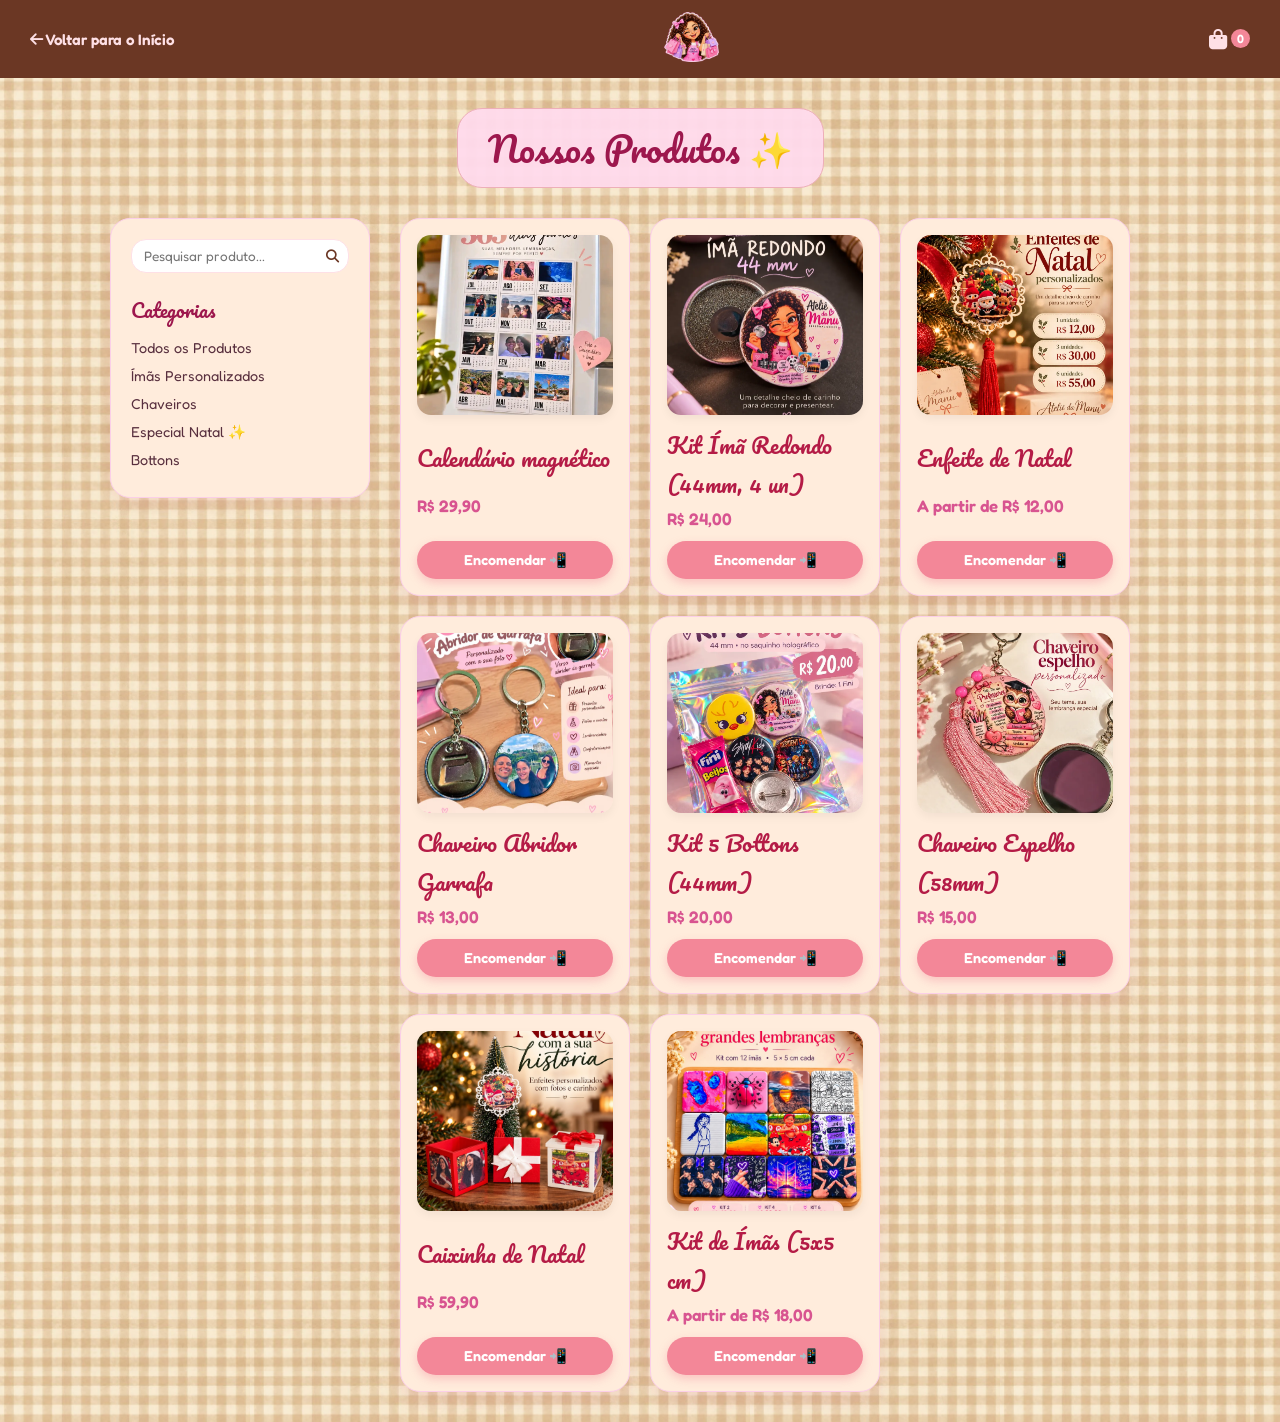
==== Website/produtos.html @ 800d134c "Socorro, nem sei mais oque estou fazendo" ====
<!DOCTYPE html>
<html lang="pt-BR">
<head>
  <meta charset="UTF-8">
  <meta name="viewport" content="width=device-width, initial-scale=1.0">
  <title>Produtos | Ateliê da Manu</title>
  <link rel="stylesheet" href="style.css">
  <link rel="stylesheet" href="https://cdnjs.cloudflare.com/ajax/libs/font-awesome/6.4.0/css/all.min.css">
  <link rel="icon" type="image/png" href="imag_web/Logo_Manu.png">
  <link rel="stylesheet" href="style.css">
</head>
<body class="pagina-categoria">

  <!-- CABEÇALHO SIMPLIFICADO DE NAVEGAÇÃO COM CARRINHO -->
<header class="header-simples-cat">
  <a href="index.html" class="btn-voltar">
    <i class="fa-solid fa-arrow-left"></i> Voltar para o Início
  </a>

  <a href="index.html">
    <img src="imag_web/Manu_boneca.png" alt="Ateliê da Manu" class="logo-boneca-cat">
  </a>

  <!-- ÍCONE DO CARRINHO (CLICÁVEL) -->
  <div class="acoes-usuario">
    <div class="item-acao carrinho">
      <i class="fa-solid fa-bag-shopping"></i>
      <span class="badge-carrinho">0</span>
    </div>
  </div>
</header>

  <main class="container-categoria-pagina">
    <div class="titulo-secao-cat">
      <h1 id="tituloCategoria">Nossos Produtos ✨</h1>
    </div>

    <div class="layout-categoria">
      
      <!-- BARRA LATERAL DE FILTROS -->
      <aside class="sidebar-filtros">
        <div class="box-busca-sidebar">
          <input type="text" placeholder="Pesquisar produto..." id="buscaSidebar" onkeyup="filtrarNaPagina()">
          <button><i class="fa-solid fa-magnifying-glass"></i></button>
        </div>
        
        <h3>Categorias</h3>
        <ul class="lista-cat-sidebar">
          <li><a href="produtos.html?cat=todos" data-cat="todos">Todos os Produtos</a></li>
          <li><a href="produtos.html?cat=imas" data-cat="imas">Ímãs Personalizados</a></li>
          <li><a href="produtos.html?cat=chaveiros" data-cat="chaveiros">Chaveiros</a></li>
          <li><a href="produtos.html?cat=natal" data-cat="natal">Especial Natal ✨</a></li>
          <li><a href="produtos.html?cat=bottons" data-cat="bottons">Bottons</a></li>
        </ul>
      </aside>

      <!-- GRADE DE PRODUTOS -->
      <section class="grid-categoria-produtos" id="gridProdutosCat">
        
        <!-- PRODUTOS -->
        <div class="card-produto" data-categoria="imas" data-nome="calendario magnetico">
          <img src="imagens/calendario.png" alt="Calendário magnético" class="img-produto">
          <h3>Calendário magnético</h3>
          <p class="preco">R$ 29,90</p>
          <a class="btn-comprar" onclick="adicionarAoCarrinho('Calendário magnético', 29.90)">Encomendar 📲</a>
        </div>

        <div class="card-produto" data-categoria="imas" data-nome="kit ima redondo">
          <img src="imagens/ima_redondo.png" alt="Kit ímã redondo" class="img-produto">
          <h3>Kit Ímã Redondo (44mm, 4 un)</h3>
          <p class="preco">R$ 24,00</p>
          <a class="btn-comprar" onclick="adicionarAoCarrinho('Kit Ímã Redondo', 24.00)">Encomendar 📲</a>
        </div>

        <div class="card-produto" data-categoria="natal" data-nome="enfeite de natal">
          <img src="imagens/EnfeitedeNatal.png" alt="Enfeite de Natal" class="img-produto">
          <h3>Enfeite de Natal</h3>
          <p class="preco">A partir de R$ 12,00</p>
          <a class="btn-comprar" onclick="adicionarAoCarrinho('Enfeite de Natal', 12.00)">Encomendar 📲</a>
        </div>

        <div class="card-produto" data-categoria="chaveiros" data-nome="chaveiro abridor garrafa">
          <img src="imagens/AbridordeGarrafa.png" alt="Chaveiro Abridor Garrafa" class="img-produto">
          <h3>Chaveiro Abridor Garrafa</h3>
          <p class="preco">R$ 13,00</p>
          <a class="btn-comprar" onclick="adicionarAoCarrinho('Chaveiro Abridor Garrafa', 13.00)">Encomendar 📲</a>
        </div>

        <div class="card-produto" data-categoria="bottons" data-nome="kit 5 bottons">
          <img src="imagens/5_bottons.png" alt="Kit 5 bottons" class="img-produto">
          <h3>Kit 5 Bottons (44mm)</h3>
          <p class="preco">R$ 20,00</p>
          <a class="btn-comprar" onclick="adicionarAoCarrinho('Kit 5 Bottons', 20.00)">Encomendar 📲</a>
        </div>

        <div class="card-produto" data-categoria="chaveiros" data-nome="chaveiro espelho">
          <img src="imagens/chaveiro_espelho.png" alt="Chaveiro Espelho" class="img-produto">
          <h3>Chaveiro Espelho (58mm)</h3>
          <p class="preco">R$ 15,00</p>
          <a class="btn-comprar" onclick="adicionarAoCarrinho('Chaveiro Espelho', 15.00)">Encomendar 📲</a>
        </div>

        <div class="card-produto" data-categoria="natal" data-nome="caixinha de natal">
          <img src="imagens/WhatsApp Image 2026-10-31 at 17.42.11.jpeg" alt="Caixinha de Natal" class="img-produto">
          <h3>Caixinha de Natal</h3>
          <p class="preco">R$ 59,90</p>
          <a class="btn-comprar" onclick="adicionarAoCarrinho('Caixinha de Natal', 59.90)">Encomendar 📲</a>
        </div>

        <div class="card-produto" data-categoria="imas" data-nome="kit 12 imas">
          <img src="imagens/Kit_12imas.jpeg" alt="Kit de Ímãs" class="img-produto">
          <h3>Kit de Ímãs (5x5 cm)</h3>
          <p class="preco">A partir de R$ 18,00</p>
          <a class="btn-comprar" onclick="adicionarAoCarrinho('Kit de Ímãs 5x5', 18.00)">Encomendar 📲</a>
        </div>

      </section>

    </div>
  </main>

  <!-- GAVETA LATERAL DO CARRINHO -->
  <div id="painelCarrinho" class="gaveta-carrinho">
    <div class="header-gaveta">
      <h3>Seu Carrinho 💕</h3>
      <button onclick="fecharCarrinho()" class="btn-fechar-gaveta">&times;</button>
    </div>
    <div id="itensCarrinhoGaveta" class="corpo-gaveta"></div>
    <div class="footer-gaveta">
      <div class="total-linha">
        <span>Total:</span>
        <strong id="valorTotalCarrinho">R$ 0,00</strong>
      </div>
      <button onclick="enviarPedidoFinalWhatsApp()" class="btn-finalizar-wa">Finalizar Pedido no WhatsApp 📲</button>
    </div>
  </div>
  <div id="overlayCarrinho" onclick="fecharCarrinho()"></div>

  <script src="script.js"></script>
</body>
</html>
---- Website/style.css ----
/* 1. IMPORTANDO AS FONTES PACIFICO E FREDOKA DO GOOGLE FONTS */
@import url('https://fonts.googleapis.com/css2?family=Fredoka:wght@400;600&family=Pacifico&display=swap');
/* ==========================================
BARRA DE AVISOS MARROM & CREME (ANIMADA)
========================================== */
.barra-anuncio {
  background-color: #6b3724; /* Marrom aconchegante */
  color: #f7ebe1;            /* Creme suave para leitura perfeita */
  overflow: hidden;
  white-space: nowrap;
  padding: 8px 0;
  font-family: 'Fredoka', sans-serif;
  font-size: 0.85rem;
  font-weight: 600;
}

.trilho-anuncio {
  display: inline-block;
  white-space: nowrap;
  animation: deslizarEsquerda 25s linear infinite; /* 25s garante um movimento bem leve e lento */
}

.trilho-anuncio span {
  display: inline-block;
  padding-right: 15px; /* Espaço suave entre as frases */
}

/* ESPAÇAMENTO E ALINHAMENTO DO PONTO SEPARADOR */
.trilho-anuncio .separador {
  display: inline-block;
  margin: 0 25px;         /* Cria o espaçamento largo igual ao do site de inspiração */
  font-size: 0.9rem;      /* Tamanho ideal da bolinha */
  vertical-align: middle; /* Centraliza a altura da bolinha com o texto */
  color: #f7ebe1;         /* Cor creme do ponto */
  opacity: 0.8;           /* Deixa o ponto um pouco mais suave e chique */
}

/* Animação CSS para deslizar continuamente para a esquerda */
@keyframes deslizarEsquerda {
  0% {
    transform: translateX(0);
  }
  100% {
    transform: translateX(-50%); /* Move até a metade (onde a frase repetida assume suavemente) */
  }
}

/* ==========================================
FAIXA PRINCIPAL DO TOPO (MARROM)
========================================== */
.header-principal {
  background-color: #6b3724; /* Marrom aconchegante */
  padding: 12px 20px;
  box-shadow: 0 4px 10px rgba(0, 0, 0, 0.08);
}

.container-header {
  max-width: 1100px;
  margin: 0 auto;
  display: flex;
  align-items: center;
  justify-content: space-between;
  gap: 20px;
}

/* 1. LOGO BONECA */
.logo-boneca {
  height: 85px;
  width: auto;
  display: block;
  filter: drop-shadow(0px 4px 8px rgba(0, 0, 0, 0.2));
  transition: transform 0.2s ease;
}

.logo-boneca:hover {
  transform: scale(1.05);
}

/* 2. BARRA DE BUSCA */
.box-busca {
  flex: 1;
  max-width: 480px;
  position: relative;
  display: flex;
  align-items: center;
}

.box-busca input {
  width: 100%;
  padding: 10px 45px 10px 18px;
  border-radius: 25px;
  border: 1px solid #fee0e6;
  background-color: #fffcf9; /* Creme bem suave */
  font-family: 'Fredoka', sans-serif;
  font-size: 0.9rem;
  color: #4a3e3e;
  outline: none;
  box-shadow: inset 0 2px 4px rgba(0, 0, 0, 0.04);
}

.box-busca input::placeholder {
  color: #a88e85;
}

.btn-busca {
  position: absolute;
  right: 14px;
  background: none;
  border: none;
  color: #6b3724;
  font-size: 1rem;
  cursor: pointer;
  transition: color 0.2s ease;
}

.btn-busca:hover {
  color: #a25238;
}

/* 3. MINHA CONTA E CARRINHO */
.acoes-usuario {
  display: flex;
  align-items: center;
  gap: 24px;
}

.item-acao {
  display: flex;
  align-items: center;
  gap: 8px;
  text-decoration: none;
  color: #fee0e6; /* Creme/rosa claro */
  font-family: 'Fredoka', sans-serif;
  font-size: 0.9rem;
  cursor: pointer;
  transition: color 0.2s ease;
}

.item-acao:hover {
  color: #ffffff;
}

.item-acao i {
  font-size: 1.3rem;
}

.carrinho {
  position: relative;
}

.badge-carrinho {
  background-color: #f38798; /* Destaque rosa fofo */
  color: white;
  font-size: 0.75rem;
  font-weight: 600;
  padding: 2px 6px;
  border-radius: 50%;
  margin-left: -4px;
}


/* ==========================================
FAIXA INFERIOR DE CATEGORIAS (CREME)
========================================== */
.faixa-categorias {
  background-color: #fee0e6; /* Creme rosado bem claro */
  border-bottom: 2px solid #f8c5cd;
  padding: 10px 20px;
}

.container-categorias {
  max-width: 1100px;
  margin: 0 auto;
  display: flex;
  justify-content: center;
  align-items: center;
  gap: 35px;
  flex-wrap: wrap;
}

.container-categorias a {
  text-decoration: none;
  color: #6b3724; /* Texto em marrom para contraste perfeito */
  font-family: 'Fredoka', sans-serif;
  font-size: 0.85rem;
  font-weight: 600;
  letter-spacing: 0.5px;
  transition: all 0.2s ease;
}

.container-categorias a:hover {
  color: #75041b;
  transform: translateY(-1px);
}

/* RESET BÁSICO */
* {
  margin: 0;
  padding: 0;
  box-sizing: border-box;
}

/* ESTILO GERAL DO SITE */
body {
  font-family: 'Fredoka', sans-serif;
  background-color: #fce7f3;
  background-image: url('imag_web/cream.png');
  background-repeat: repeat;
  background-size: 250px;
  color: #4a3e3e;
}

/* SEÇÃO PRINCIPAL (HERO) */
.hero {
  padding: 40px 20px;
  text-align: center;
  display: flex;
  flex-direction: column;
  align-items: center;
}

.logo-hero {
  width: 140px;
  height: auto;
  margin-top: 5px;
  margin-bottom: 10px;
  filter: drop-shadow(0px 6px 19px rgba(219, 39, 119, 0.2));
  z-index: 3;
}

.banner-bem-vindo {
  max-width: 750px;
  width: 100%;
  height: auto;
  margin-bottom: 20px;
  filter: drop-shadow(0px 8px 20px rgba(219, 39, 119, 0.15));
  z-index: 2;
}

.card-boas-vindas {
  background: #a85e43ea;
  padding: 25px;
  border-radius: 25px;
  max-width: 450px;
  box-shadow: 0 10px 25px rgba(190, 24, 93, 0.1);
  z-index: 1;
}

.card-boas-vindas .subtitulo {
  font-family: 'Fredoka', sans-serif;
  color: #ffeae9;
  font-size: 1rem;
  line-height: 1.4;
}

.tag-rosa {
  display: inline-block;
  background-color: #ffdbedf2;
  color: #db2777;
  padding: 6px 16px;
  border-radius: 20px;
  font-size: 0.85rem;
  font-weight: 600;
  margin-bottom: 16px;
}

/* TÍTULOS COM A FONTE PACIFICO */
h1, h2 {
  font-family: 'Pacifico', cursive;
  font-size: 2.2rem;
  color: #9d174d;
  font-weight: normal;
}

/* BOTÃO PRINCIPAL */
.btn-principal {
  font-family: 'Fredoka', sans-serif;
  font-weight: 600;
  display: inline-block;
  background-color: #ec4899;
  color: #ffdbedf2;
  padding: 14px 28px;
  border-radius: 30px;
  text-decoration: none;
  box-shadow: 0 4px 15px rgba(236, 72, 153, 0.35);
  transition: all 0.2s ease;
}

.btn-principal:hover {
  background-color: #db2777;
  transform: translateY(-2px);
}

/* REDES SOCIAIS */
.redes-sociais {
  display: flex;
  justify-content: center;
  gap: 28px;
  margin-top: 30px;
  margin-bottom: 10px;
}

.redes-sociais a {
  display: flex;
  align-items: center;
  justify-content: center;
  width: 53px;
  height: 53px;
  background-color: #edafb8;
  color: #a13645;
  border-radius: 50%;
  font-size: 1.7rem;
  text-decoration: none;
  box-shadow: 0 4px 10px rgba(219, 39, 119, 0.15);
  transition: all 0.3s ease;
}

.redes-sociais a:hover {
  background-color: #6a0f21;
  color: #f4f4c2;
  transform: translateY(-4px) scale(1.08);
  box-shadow: 0 8px 18px #ec489959;
}

/* ESTILIZAÇÃO DA VITRINE DE PRODUTOS */
.img-produto {
  width: 100%;
  height: 200px;
  object-fit: cover; /* Garante que a foto preencha o card sem distorcer */
  border-radius: 15px;
  margin-bottom: 12px;
  box-shadow: 0 4px 10px rgba(0, 0, 0, 0.05);
}

/* SEÇÃO DA VITRINE DE PRODUTOS */
.produtos {
  padding: 20px 20px 60px 20px;
  text-align: center;
}

.produtos h2 {
  font-family: 'Pacifico', cursive;
  color: #9d174d;
  font-size: 2.2rem;
  margin-bottom: 30px;
  display: inline-block;
  background: #f4f4c2;
  padding: 8px 28px;
  border-radius: 25px;
  box-shadow: 0 4px 12px rgba(190, 24, 93, 0.1);
}

.grid-produtos {
  display: flex;
  justify-content: center;
  gap: 20px;
  flex-wrap: wrap; /* Permite quebrar linha perfeitamente quando não couber mais */
  max-width: 1100px;
  margin: 0 auto;
}

.card-produto {
  background: #ffecdc;
  padding: 16px;
  border-radius: 20px;
  width: 230px; /* Largura ideal para caber 4 produtos por linha no PC */
  box-shadow: 0 8px 20px rgba(190, 24, 93, 0.1);
  border: 1px solid #fbcfe8;
  display: flex;
  flex-direction: column;
  justify-content: space-between;
  transition: transform 0.3s ease;
}

.card-produto:hover {
  transform: translateY(-5px);
}

.img-produto {
  width: 100%;
  height: 180px;
  object-fit: cover;
  border-radius: 14px;
  margin-bottom: 10px;
}

.card-produto h3 {
  font-family: 'Pacifico', cursive;
  color: #b41b46;
  font-size: 1.4rem;
  font-weight: normal;
  margin-bottom: 6px;
}

.card-produto .preco {
  font-family: 'Fredoka', sans-serif;
  color: #d85490;
  font-size: 1.05rem;
  font-weight: 600;
  margin-bottom: 12px;
}

/* BOTÃO DE ENCOMENDAR LINDO (RESTAURADO) */
.btn-comprar {
  font-family: 'Fredoka', sans-serif;
  display: inline-block;
  background-color: #f38798;
  color: white;
  padding: 10px 18px;
  border-radius: 22px;
  text-decoration: none;
  font-size: 0.9rem;
  font-weight: 600;
  box-shadow: 0 4px 10px rgba(243, 135, 152, 0.4);
  cursor: pointer;
  transition: all 0.2s ease;
  text-align: center;
}

.btn-comprar:hover {
  background-color: #75041b;
  transform: translateY(-2px);
}


/* SEÇÃO DE DIFERENCIAIS (Cards simples de frase) */
.diferenciais {
  display: flex;
  justify-content: center;
  gap: 16px;
  flex-wrap: wrap;
  padding: 20px 20px 40px 20px;
}

.card-diferencial {
  transition: transform 0.3s ease, box-shadow 0.3s ease;
  background: #f8c5cdd7;
  padding: 18px 20px;
  border-radius: 20px;
  width: 220px;
  text-align: center;
  box-shadow: 0 6px 15px rgba(190, 24, 93, 0.08);
  border: 1px solid #fbcfe8;
}

/* 2. Faz o card dar a levantadinha e aumentar a sombrinha ao passar o mouse */
.card-diferencial:hover {
  transform: translateY(-6px); /* O valor negativo faz ele subir 6 pixels! */
  box-shadow: 0 12px 25px rgba(190, 24, 93, 0.18); /* Aumenta a sombra rosa */
}

.card-diferencial .icone {
  font-size: 1.8rem;
  display: block;
  margin-bottom: 6px;
}

.card-diferencial h3 {
  font-family: 'Pacifico', cursive;
  color: #811340;
  font-size: 1.1rem;
  font-weight: normal;
  margin-bottom: 6px;
}

.card-diferencial p {
  font-family: 'Fredoka', sans-serif;
  color: #582f3e;
  font-size: 0.85rem;
  line-height: 1.3;
}

/* SEÇÃO DE AVALIAÇÕES (Centralizada e organizada) */
.avaliacoes {
  padding: 40px 20px 60px 20px;
  text-align: center; /* Centraliza tudo dentro da seção */
}

/* ESTILO PADRÃO PARA TODOS OS TÍTULOS H2 DO SITE */
.produtos h2,
.avaliacoes h2 {
  font-family: 'Pacifico', cursive;
  color: #9d174d;
  font-size: 2.2rem;
  font-weight: normal;
  margin-bottom: 25px;
  display: inline-block;
  background: #ffdbedf2; /* O mesmo fundo rosa fofo das caixas */
  padding: 10px 30px;
  border-radius: 25px;
  box-shadow: 0 4px 12px rgba(190, 24, 93, 0.1);
  border: 1px solid #edafb8;
}

/* FORMULÁRIO DE AVALIAÇÃO */
.form-avaliacao {
  background: #a25238df;
  padding: 25px;
  border-radius: 20px;
  max-width: 500px;
  margin: 0 auto 40px auto;
  box-shadow: 0 8px 20px rgba(190, 24, 93, 0.1);
  border: 2px solid #6b3724;
  display: flex;
  flex-direction: column;
  gap: 12px;
}

.form-avaliacao h3 {
  font-family: 'Fredoka', sans-serif;
  color: #fce7f3;
  font-size: 1.1rem;
  margin-bottom: 8px;
}

.form-avaliacao input,
.form-avaliacao select,
.form-avaliacao textarea {
  width: 100%;
  padding: 10px 14px;
  border-radius: 12px;
  border: 1px solid #ffc6e6;
  font-family: 'Fredoka', sans-serif;
  font-size: 0.9rem;
  outline: none;
  background-color: #fee0e6;
  color: #4a3e3e;
}

.form-avaliacao input:focus,
.form-avaliacao textarea:focus {
  border-color: #ec4899;
}

.btn-enviar-avaliacao {
  background-color: #f38798;
  color: rgb(255, 239, 239);
  border: none;
  padding: 12px;
  border-radius: 20px;
  font-family: 'Fredoka', sans-serif;
  font-weight: 600;
  cursor: pointer;
  box-shadow: 0 4px 10px rgba(236, 72, 153, 0.3);
  transition: all 0.2s ease;
}

.btn-enviar-avaliacao:hover {
  background-color: #75041b;
  transform: translateY(-2px);
}

/* SEÇÃO EMBALAGEM DE CAPRICHO */
.secao-embalagem {
  padding: 40px 20px;
  display: flex;
  justify-content: center;
}

.card-embalagem {
  background: rgba(255, 219, 237, 0.95);
  border-radius: 25px;
  padding: 20px;
  max-width: 800px;
  display: flex;
  align-items: center;
  gap: 20px;
  border: 1px solid #fbcfe8;
  box-shadow: 0 10px 25px rgba(190, 24, 93, 0.1);
  flex-wrap: wrap; /* Para se ajustar no celular */
}

.img-embalagem {
  max-width: 320px;
  width: 100%;
  border-radius: 18px;
}

.texto-embalagem {
  flex: 1;
  min-width: 250px;
  text-align: left;
}

.texto-embalagem h2 {
  font-family: 'Pacifico', cursive;
  color: #9d174d;
  font-size: 1.8rem;
  margin-bottom: 10px;
}

.texto-embalagem p {
  font-family: 'Fredoka', sans-serif;
  color: #582f3e;
  font-size: 1rem;
  line-height: 1.5;
}

/* GAVETA LATERAL DE CARRINHO */
.gaveta-carrinho {
  position: fixed;
  top: 0;
  right: -380px;
  width: 350px;
  height: 100vh;
  background: #fffcf9;
  border-left: 1px solid #f8c5cd;
  box-shadow: -5px 0 25px rgba(0,0,0,0.15);
  z-index: 1000;
  display: flex;
  flex-direction: column;
  transition: right 0.3s ease;
  /* ARREDONDA OS CANTOS DA ESQUERDA (TOPO E BASE) */
  border-top-left-radius: 25px;
  border-bottom-left-radius: 25px;
  /* Garante que o conteúdo interno respeite as curvas */
  overflow: hidden;
}

.gaveta-carrinho.aberto {
  right: 0;
}

#overlayCarrinho {
  position: fixed;
  top: 0;
  left: 0;
  width: 100vw;
  height: 100vh;
  background: rgba(0,0,0,0.4);
  z-index: 999;
  display: none;
}

#overlayCarrinho.aberto {
  display: block;
}

.header-gaveta {
  padding: 20px;
  background: #6c3521;
  color: #fee0e6;
  display: flex;
  justify-content: space-between;
  align-items: center;
}

.corpo-gaveta {
  flex: 1;
  padding: 20px;
  overflow-y: auto;
}

.item-gaveta {
  display: flex;
  justify-content: space-between;
  align-items: center;
  padding: 12px 0;
  border-bottom: 1px solid #fee0e6;
}

.btn-remover {
  background: none;
  border: none;
  color: #d9534f;
  font-size: 1.4rem;
  cursor: pointer;
}

.footer-gaveta {
  padding: 20px;
  background: #fee0e6;
  border-top: 1px solid #f8c5cd;
}

.total-linha {
  display: flex;
  justify-content: space-between;
  font-size: 1.1rem;
  margin-bottom: 15px;
  color: #6b3724;
}

.btn-finalizar-wa {
  width: 100%;
  background-color: #f38798;
  color: white;
  border: none;
  padding: 12px;
  border-radius: 20px;
  font-family: 'Fredoka', sans-serif;
  font-weight: 600;
  cursor: pointer;
  box-shadow: 0 4px 10px rgba(236, 72, 153, 0.3);
  transition: all 0.2s ease;
}

.btn-finalizar-wa:hover {
  background-color: #75041b;
  transform: translateY(-2px);
}

.btn-fechar-gaveta {
  background: none;             /* Tira o fundo cinza/branco retangular */
  border: none;                 /* Tira as bordas padrão do botão */
  color: #fee0e6;               /* Cor do X (pode ser a mesma cor do texto do topo) */
  font-size: 1.6rem;            /* Tamanho da letra X */
  cursor: pointer;
  width: 32px;
  height: 32px;
  border-radius: 50%;           /* Faz o foco/clique ficar perfeitamente redondo */
  display: flex;
  align-items: center;
  justify-content: center;
  transition: background-color 0.2s ease;
}

/* Efeito suave ao passar o mouse por cima do X */
.btn-fechar-gaveta:hover {
  background-color: rgba(255, 255, 255, 0.15);
}

/* ==========================================
ESTILOS DA PÁGINA DE CATEGORIAS (produtos.html)
========================================== */

.header-simples-cat {
  background-color: #6b3724;
  padding: 12px 30px;
  display: flex;
  justify-content: space-between;
  align-items: center;
}

.btn-voltar {
  color: #fee0e6;
  text-decoration: none;
  font-family: 'Fredoka', sans-serif;
  font-weight: 600;
  font-size: 0.95rem;
  transition: color 0.2s ease;
}

.btn-voltar:hover {
  color: #ffffff;
}

.logo-boneca-cat {
  height: 50px;
  width: auto;
}

.container-categoria-pagina {
  max-width: 1100px;
  margin: 30px auto;
  padding: 0 20px;
}

.titulo-secao-cat {
  text-align: center;
  margin-bottom: 30px;
}

.titulo-secao-cat h1 {
  display: inline-block;
  background: #ffdbedf2;
  padding: 8px 30px;
  border-radius: 25px;
  border: 1px solid #edafb8;
  font-size: 2.2rem;
}

/* ESTRUTURA LADO A LADO (SIDEBAR + GRID) */
.layout-categoria {
  display: flex;
  gap: 30px;
  align-items: flex-start;
}

/* SIDEBAR DE FILTROS */
.sidebar-filtros {
  background: #ffecdc;
  padding: 20px;
  border-radius: 20px;
  width: 260px;
  border: 1px solid #fbcfe8;
  box-shadow: 0 6px 15px rgba(190, 24, 93, 0.08);
}

.box-busca-sidebar {
  position: relative;
  margin-bottom: 20px;
}

.box-busca-sidebar input {
  width: 100%;
  padding: 8px 35px 8px 12px;
  border-radius: 15px;
  border: 1px solid #fee0e6;
  font-family: 'Fredoka', sans-serif;
  font-size: 0.85rem;
  outline: none;
}

.box-busca-sidebar button {
  position: absolute;
  right: 10px;
  top: 50%;
  transform: translateY(-50%);
  background: none;
  border: none;
  color: #6b3724;
  cursor: pointer;
}

.sidebar-filtros h3 {
  font-family: 'Pacifico', cursive;
  color: #9d174d;
  font-size: 1.2rem;
  margin: 15px 0 10px 0;
  font-weight: normal;
}

.lista-cat-sidebar {
  list-style: none;
  padding: 0;
}

.lista-cat-sidebar li {
  margin-bottom: 8px;
}

.lista-cat-sidebar a {
  text-decoration: none;
  color: #582f3e;
  font-family: 'Fredoka', sans-serif;
  font-size: 0.9rem;
  transition: color 0.2s ease;
}

.lista-cat-sidebar a:hover,
.lista-cat-sidebar a.ativo {
  color: #ec4899;
  font-weight: 600;
}

.filtros-preco {
  display: flex;
  flex-direction: column;
  gap: 8px;
}

.filtros-preco input {
  padding: 8px;
  border-radius: 10px;
  border: 1px solid #fee0e6;
  font-family: 'Fredoka', sans-serif;
  font-size: 0.85rem;
}

.btn-filtrar-sidebar {
  background-color: #f38798;
  color: white;
  border: none;
  padding: 8px;
  border-radius: 12px;
  font-family: 'Fredoka', sans-serif;
  font-weight: 600;
  cursor: pointer;
  margin-top: 4px;
}

.btn-filtrar-sidebar:hover {
  background-color: #75041b;
}

/* GRADE DE PRODUTOS ALINHADA À DIREITA */
.grid-categoria-produtos {
  flex: 1;
  display: flex;
  gap: 20px;
  flex-wrap: wrap;
}

/* CELULAR */
@media (max-width: 768px) {
  .layout-categoria {
    flex-direction: column;
  }
  .sidebar-filtros {
    width: 100%;
  }
}
---- Website/style.css ----
/* 1. IMPORTANDO AS FONTES PACIFICO E FREDOKA DO GOOGLE FONTS */
@import url('https://fonts.googleapis.com/css2?family=Fredoka:wght@400;600&family=Pacifico&display=swap');
/* ==========================================
BARRA DE AVISOS MARROM & CREME (ANIMADA)
========================================== */
.barra-anuncio {
  background-color: #6b3724; /* Marrom aconchegante */
  color: #f7ebe1;            /* Creme suave para leitura perfeita */
  overflow: hidden;
  white-space: nowrap;
  padding: 8px 0;
  font-family: 'Fredoka', sans-serif;
  font-size: 0.85rem;
  font-weight: 600;
}

.trilho-anuncio {
  display: inline-block;
  white-space: nowrap;
  animation: deslizarEsquerda 25s linear infinite; /* 25s garante um movimento bem leve e lento */
}

.trilho-anuncio span {
  display: inline-block;
  padding-right: 15px; /* Espaço suave entre as frases */
}

/* ESPAÇAMENTO E ALINHAMENTO DO PONTO SEPARADOR */
.trilho-anuncio .separador {
  display: inline-block;
  margin: 0 25px;         /* Cria o espaçamento largo igual ao do site de inspiração */
  font-size: 0.9rem;      /* Tamanho ideal da bolinha */
  vertical-align: middle; /* Centraliza a altura da bolinha com o texto */
  color: #f7ebe1;         /* Cor creme do ponto */
  opacity: 0.8;           /* Deixa o ponto um pouco mais suave e chique */
}

/* Animação CSS para deslizar continuamente para a esquerda */
@keyframes deslizarEsquerda {
  0% {
    transform: translateX(0);
  }
  100% {
    transform: translateX(-50%); /* Move até a metade (onde a frase repetida assume suavemente) */
  }
}

/* ==========================================
FAIXA PRINCIPAL DO TOPO (MARROM)
========================================== */
.header-principal {
  background-color: #6b3724; /* Marrom aconchegante */
  padding: 12px 20px;
  box-shadow: 0 4px 10px rgba(0, 0, 0, 0.08);
}

.container-header {
  max-width: 1100px;
  margin: 0 auto;
  display: flex;
  align-items: center;
  justify-content: space-between;
  gap: 20px;
}

/* 1. LOGO BONECA */
.logo-boneca {
  height: 85px;
  width: auto;
  display: block;
  filter: drop-shadow(0px 4px 8px rgba(0, 0, 0, 0.2));
  transition: transform 0.2s ease;
}

.logo-boneca:hover {
  transform: scale(1.05);
}

/* 2. BARRA DE BUSCA */
.box-busca {
  flex: 1;
  max-width: 480px;
  position: relative;
  display: flex;
  align-items: center;
}

.box-busca input {
  width: 100%;
  padding: 10px 45px 10px 18px;
  border-radius: 25px;
  border: 1px solid #fee0e6;
  background-color: #fffcf9; /* Creme bem suave */
  font-family: 'Fredoka', sans-serif;
  font-size: 0.9rem;
  color: #4a3e3e;
  outline: none;
  box-shadow: inset 0 2px 4px rgba(0, 0, 0, 0.04);
}

.box-busca input::placeholder {
  color: #a88e85;
}

.btn-busca {
  position: absolute;
  right: 14px;
  background: none;
  border: none;
  color: #6b3724;
  font-size: 1rem;
  cursor: pointer;
  transition: color 0.2s ease;
}

.btn-busca:hover {
  color: #a25238;
}

/* 3. MINHA CONTA E CARRINHO */
.acoes-usuario {
  display: flex;
  align-items: center;
  gap: 24px;
}

.item-acao {
  display: flex;
  align-items: center;
  gap: 8px;
  text-decoration: none;
  color: #fee0e6; /* Creme/rosa claro */
  font-family: 'Fredoka', sans-serif;
  font-size: 0.9rem;
  cursor: pointer;
  transition: color 0.2s ease;
}

.item-acao:hover {
  color: #ffffff;
}

.item-acao i {
  font-size: 1.3rem;
}

.carrinho {
  position: relative;
}

.badge-carrinho {
  background-color: #f38798; /* Destaque rosa fofo */
  color: white;
  font-size: 0.75rem;
  font-weight: 600;
  padding: 2px 6px;
  border-radius: 50%;
  margin-left: -4px;
}


/* ==========================================
FAIXA INFERIOR DE CATEGORIAS (CREME)
========================================== */
.faixa-categorias {
  background-color: #fee0e6; /* Creme rosado bem claro */
  border-bottom: 2px solid #f8c5cd;
  padding: 10px 20px;
}

.container-categorias {
  max-width: 1100px;
  margin: 0 auto;
  display: flex;
  justify-content: center;
  align-items: center;
  gap: 35px;
  flex-wrap: wrap;
}

.container-categorias a {
  text-decoration: none;
  color: #6b3724; /* Texto em marrom para contraste perfeito */
  font-family: 'Fredoka', sans-serif;
  font-size: 0.85rem;
  font-weight: 600;
  letter-spacing: 0.5px;
  transition: all 0.2s ease;
}

.container-categorias a:hover {
  color: #75041b;
  transform: translateY(-1px);
}

/* RESET BÁSICO */
* {
  margin: 0;
  padding: 0;
  box-sizing: border-box;
}

/* ESTILO GERAL DO SITE */
body {
  font-family: 'Fredoka', sans-serif;
  background-color: #fce7f3;
  background-image: url('imag_web/cream.png');
  background-repeat: repeat;
  background-size: 250px;
  color: #4a3e3e;
}

/* SEÇÃO PRINCIPAL (HERO) */
.hero {
  padding: 40px 20px;
  text-align: center;
  display: flex;
  flex-direction: column;
  align-items: center;
}

.logo-hero {
  width: 140px;
  height: auto;
  margin-top: 5px;
  margin-bottom: 10px;
  filter: drop-shadow(0px 6px 19px rgba(219, 39, 119, 0.2));
  z-index: 3;
}

.banner-bem-vindo {
  max-width: 750px;
  width: 100%;
  height: auto;
  margin-bottom: 20px;
  filter: drop-shadow(0px 8px 20px rgba(219, 39, 119, 0.15));
  z-index: 2;
}

.card-boas-vindas {
  background: #a85e43ea;
  padding: 25px;
  border-radius: 25px;
  max-width: 450px;
  box-shadow: 0 10px 25px rgba(190, 24, 93, 0.1);
  z-index: 1;
}

.card-boas-vindas .subtitulo {
  font-family: 'Fredoka', sans-serif;
  color: #ffeae9;
  font-size: 1rem;
  line-height: 1.4;
}

.tag-rosa {
  display: inline-block;
  background-color: #ffdbedf2;
  color: #db2777;
  padding: 6px 16px;
  border-radius: 20px;
  font-size: 0.85rem;
  font-weight: 600;
  margin-bottom: 16px;
}

/* TÍTULOS COM A FONTE PACIFICO */
h1, h2 {
  font-family: 'Pacifico', cursive;
  font-size: 2.2rem;
  color: #9d174d;
  font-weight: normal;
}

/* BOTÃO PRINCIPAL */
.btn-principal {
  font-family: 'Fredoka', sans-serif;
  font-weight: 600;
  display: inline-block;
  background-color: #ec4899;
  color: #ffdbedf2;
  padding: 14px 28px;
  border-radius: 30px;
  text-decoration: none;
  box-shadow: 0 4px 15px rgba(236, 72, 153, 0.35);
  transition: all 0.2s ease;
}

.btn-principal:hover {
  background-color: #db2777;
  transform: translateY(-2px);
}

/* REDES SOCIAIS */
.redes-sociais {
  display: flex;
  justify-content: center;
  gap: 28px;
  margin-top: 30px;
  margin-bottom: 10px;
}

.redes-sociais a {
  display: flex;
  align-items: center;
  justify-content: center;
  width: 53px;
  height: 53px;
  background-color: #edafb8;
  color: #a13645;
  border-radius: 50%;
  font-size: 1.7rem;
  text-decoration: none;
  box-shadow: 0 4px 10px rgba(219, 39, 119, 0.15);
  transition: all 0.3s ease;
}

.redes-sociais a:hover {
  background-color: #6a0f21;
  color: #f4f4c2;
  transform: translateY(-4px) scale(1.08);
  box-shadow: 0 8px 18px #ec489959;
}

/* ESTILIZAÇÃO DA VITRINE DE PRODUTOS */
.img-produto {
  width: 100%;
  height: 200px;
  object-fit: cover; /* Garante que a foto preencha o card sem distorcer */
  border-radius: 15px;
  margin-bottom: 12px;
  box-shadow: 0 4px 10px rgba(0, 0, 0, 0.05);
}

/* SEÇÃO DA VITRINE DE PRODUTOS */
.produtos {
  padding: 20px 20px 60px 20px;
  text-align: center;
}

.produtos h2 {
  font-family: 'Pacifico', cursive;
  color: #9d174d;
  font-size: 2.2rem;
  margin-bottom: 30px;
  display: inline-block;
  background: #f4f4c2;
  padding: 8px 28px;
  border-radius: 25px;
  box-shadow: 0 4px 12px rgba(190, 24, 93, 0.1);
}

.grid-produtos {
  display: flex;
  justify-content: center;
  gap: 20px;
  flex-wrap: wrap; /* Permite quebrar linha perfeitamente quando não couber mais */
  max-width: 1100px;
  margin: 0 auto;
}

.card-produto {
  background: #ffecdc;
  padding: 16px;
  border-radius: 20px;
  width: 230px; /* Largura ideal para caber 4 produtos por linha no PC */
  box-shadow: 0 8px 20px rgba(190, 24, 93, 0.1);
  border: 1px solid #fbcfe8;
  display: flex;
  flex-direction: column;
  justify-content: space-between;
  transition: transform 0.3s ease;
}

.card-produto:hover {
  transform: translateY(-5px);
}

.img-produto {
  width: 100%;
  height: 180px;
  object-fit: cover;
  border-radius: 14px;
  margin-bottom: 10px;
}

.card-produto h3 {
  font-family: 'Pacifico', cursive;
  color: #b41b46;
  font-size: 1.4rem;
  font-weight: normal;
  margin-bottom: 6px;
}

.card-produto .preco {
  font-family: 'Fredoka', sans-serif;
  color: #d85490;
  font-size: 1.05rem;
  font-weight: 600;
  margin-bottom: 12px;
}

/* BOTÃO DE ENCOMENDAR LINDO (RESTAURADO) */
.btn-comprar {
  font-family: 'Fredoka', sans-serif;
  display: inline-block;
  background-color: #f38798;
  color: white;
  padding: 10px 18px;
  border-radius: 22px;
  text-decoration: none;
  font-size: 0.9rem;
  font-weight: 600;
  box-shadow: 0 4px 10px rgba(243, 135, 152, 0.4);
  cursor: pointer;
  transition: all 0.2s ease;
  text-align: center;
}

.btn-comprar:hover {
  background-color: #75041b;
  transform: translateY(-2px);
}


/* SEÇÃO DE DIFERENCIAIS (Cards simples de frase) */
.diferenciais {
  display: flex;
  justify-content: center;
  gap: 16px;
  flex-wrap: wrap;
  padding: 20px 20px 40px 20px;
}

.card-diferencial {
  transition: transform 0.3s ease, box-shadow 0.3s ease;
  background: #f8c5cdd7;
  padding: 18px 20px;
  border-radius: 20px;
  width: 220px;
  text-align: center;
  box-shadow: 0 6px 15px rgba(190, 24, 93, 0.08);
  border: 1px solid #fbcfe8;
}

/* 2. Faz o card dar a levantadinha e aumentar a sombrinha ao passar o mouse */
.card-diferencial:hover {
  transform: translateY(-6px); /* O valor negativo faz ele subir 6 pixels! */
  box-shadow: 0 12px 25px rgba(190, 24, 93, 0.18); /* Aumenta a sombra rosa */
}

.card-diferencial .icone {
  font-size: 1.8rem;
  display: block;
  margin-bottom: 6px;
}

.card-diferencial h3 {
  font-family: 'Pacifico', cursive;
  color: #811340;
  font-size: 1.1rem;
  font-weight: normal;
  margin-bottom: 6px;
}

.card-diferencial p {
  font-family: 'Fredoka', sans-serif;
  color: #582f3e;
  font-size: 0.85rem;
  line-height: 1.3;
}

/* SEÇÃO DE AVALIAÇÕES (Centralizada e organizada) */
.avaliacoes {
  padding: 40px 20px 60px 20px;
  text-align: center; /* Centraliza tudo dentro da seção */
}

/* ESTILO PADRÃO PARA TODOS OS TÍTULOS H2 DO SITE */
.produtos h2,
.avaliacoes h2 {
  font-family: 'Pacifico', cursive;
  color: #9d174d;
  font-size: 2.2rem;
  font-weight: normal;
  margin-bottom: 25px;
  display: inline-block;
  background: #ffdbedf2; /* O mesmo fundo rosa fofo das caixas */
  padding: 10px 30px;
  border-radius: 25px;
  box-shadow: 0 4px 12px rgba(190, 24, 93, 0.1);
  border: 1px solid #edafb8;
}

/* FORMULÁRIO DE AVALIAÇÃO */
.form-avaliacao {
  background: #a25238df;
  padding: 25px;
  border-radius: 20px;
  max-width: 500px;
  margin: 0 auto 40px auto;
  box-shadow: 0 8px 20px rgba(190, 24, 93, 0.1);
  border: 2px solid #6b3724;
  display: flex;
  flex-direction: column;
  gap: 12px;
}

.form-avaliacao h3 {
  font-family: 'Fredoka', sans-serif;
  color: #fce7f3;
  font-size: 1.1rem;
  margin-bottom: 8px;
}

.form-avaliacao input,
.form-avaliacao select,
.form-avaliacao textarea {
  width: 100%;
  padding: 10px 14px;
  border-radius: 12px;
  border: 1px solid #ffc6e6;
  font-family: 'Fredoka', sans-serif;
  font-size: 0.9rem;
  outline: none;
  background-color: #fee0e6;
  color: #4a3e3e;
}

.form-avaliacao input:focus,
.form-avaliacao textarea:focus {
  border-color: #ec4899;
}

.btn-enviar-avaliacao {
  background-color: #f38798;
  color: rgb(255, 239, 239);
  border: none;
  padding: 12px;
  border-radius: 20px;
  font-family: 'Fredoka', sans-serif;
  font-weight: 600;
  cursor: pointer;
  box-shadow: 0 4px 10px rgba(236, 72, 153, 0.3);
  transition: all 0.2s ease;
}

.btn-enviar-avaliacao:hover {
  background-color: #75041b;
  transform: translateY(-2px);
}

/* SEÇÃO EMBALAGEM DE CAPRICHO */
.secao-embalagem {
  padding: 40px 20px;
  display: flex;
  justify-content: center;
}

.card-embalagem {
  background: rgba(255, 219, 237, 0.95);
  border-radius: 25px;
  padding: 20px;
  max-width: 800px;
  display: flex;
  align-items: center;
  gap: 20px;
  border: 1px solid #fbcfe8;
  box-shadow: 0 10px 25px rgba(190, 24, 93, 0.1);
  flex-wrap: wrap; /* Para se ajustar no celular */
}

.img-embalagem {
  max-width: 320px;
  width: 100%;
  border-radius: 18px;
}

.texto-embalagem {
  flex: 1;
  min-width: 250px;
  text-align: left;
}

.texto-embalagem h2 {
  font-family: 'Pacifico', cursive;
  color: #9d174d;
  font-size: 1.8rem;
  margin-bottom: 10px;
}

.texto-embalagem p {
  font-family: 'Fredoka', sans-serif;
  color: #582f3e;
  font-size: 1rem;
  line-height: 1.5;
}

/* GAVETA LATERAL DE CARRINHO */
.gaveta-carrinho {
  position: fixed;
  top: 0;
  right: -380px;
  width: 350px;
  height: 100vh;
  background: #fffcf9;
  border-left: 1px solid #f8c5cd;
  box-shadow: -5px 0 25px rgba(0,0,0,0.15);
  z-index: 1000;
  display: flex;
  flex-direction: column;
  transition: right 0.3s ease;
  /* ARREDONDA OS CANTOS DA ESQUERDA (TOPO E BASE) */
  border-top-left-radius: 25px;
  border-bottom-left-radius: 25px;
  /* Garante que o conteúdo interno respeite as curvas */
  overflow: hidden;
}

.gaveta-carrinho.aberto {
  right: 0;
}

#overlayCarrinho {
  position: fixed;
  top: 0;
  left: 0;
  width: 100vw;
  height: 100vh;
  background: rgba(0,0,0,0.4);
  z-index: 999;
  display: none;
}

#overlayCarrinho.aberto {
  display: block;
}

.header-gaveta {
  padding: 20px;
  background: #6c3521;
  color: #fee0e6;
  display: flex;
  justify-content: space-between;
  align-items: center;
}

.corpo-gaveta {
  flex: 1;
  padding: 20px;
  overflow-y: auto;
}

.item-gaveta {
  display: flex;
  justify-content: space-between;
  align-items: center;
  padding: 12px 0;
  border-bottom: 1px solid #fee0e6;
}

.btn-remover {
  background: none;
  border: none;
  color: #d9534f;
  font-size: 1.4rem;
  cursor: pointer;
}

.footer-gaveta {
  padding: 20px;
  background: #fee0e6;
  border-top: 1px solid #f8c5cd;
}

.total-linha {
  display: flex;
  justify-content: space-between;
  font-size: 1.1rem;
  margin-bottom: 15px;
  color: #6b3724;
}

.btn-finalizar-wa {
  width: 100%;
  background-color: #f38798;
  color: white;
  border: none;
  padding: 12px;
  border-radius: 20px;
  font-family: 'Fredoka', sans-serif;
  font-weight: 600;
  cursor: pointer;
  box-shadow: 0 4px 10px rgba(236, 72, 153, 0.3);
  transition: all 0.2s ease;
}

.btn-finalizar-wa:hover {
  background-color: #75041b;
  transform: translateY(-2px);
}

.btn-fechar-gaveta {
  background: none;             /* Tira o fundo cinza/branco retangular */
  border: none;                 /* Tira as bordas padrão do botão */
  color: #fee0e6;               /* Cor do X (pode ser a mesma cor do texto do topo) */
  font-size: 1.6rem;            /* Tamanho da letra X */
  cursor: pointer;
  width: 32px;
  height: 32px;
  border-radius: 50%;           /* Faz o foco/clique ficar perfeitamente redondo */
  display: flex;
  align-items: center;
  justify-content: center;
  transition: background-color 0.2s ease;
}

/* Efeito suave ao passar o mouse por cima do X */
.btn-fechar-gaveta:hover {
  background-color: rgba(255, 255, 255, 0.15);
}

/* ==========================================
ESTILOS DA PÁGINA DE CATEGORIAS (produtos.html)
========================================== */

.header-simples-cat {
  background-color: #6b3724;
  padding: 12px 30px;
  display: flex;
  justify-content: space-between;
  align-items: center;
}

.btn-voltar {
  color: #fee0e6;
  text-decoration: none;
  font-family: 'Fredoka', sans-serif;
  font-weight: 600;
  font-size: 0.95rem;
  transition: color 0.2s ease;
}

.btn-voltar:hover {
  color: #ffffff;
}

.logo-boneca-cat {
  height: 50px;
  width: auto;
}

.container-categoria-pagina {
  max-width: 1100px;
  margin: 30px auto;
  padding: 0 20px;
}

.titulo-secao-cat {
  text-align: center;
  margin-bottom: 30px;
}

.titulo-secao-cat h1 {
  display: inline-block;
  background: #ffdbedf2;
  padding: 8px 30px;
  border-radius: 25px;
  border: 1px solid #edafb8;
  font-size: 2.2rem;
}

/* ESTRUTURA LADO A LADO (SIDEBAR + GRID) */
.layout-categoria {
  display: flex;
  gap: 30px;
  align-items: flex-start;
}

/* SIDEBAR DE FILTROS */
.sidebar-filtros {
  background: #ffecdc;
  padding: 20px;
  border-radius: 20px;
  width: 260px;
  border: 1px solid #fbcfe8;
  box-shadow: 0 6px 15px rgba(190, 24, 93, 0.08);
}

.box-busca-sidebar {
  position: relative;
  margin-bottom: 20px;
}

.box-busca-sidebar input {
  width: 100%;
  padding: 8px 35px 8px 12px;
  border-radius: 15px;
  border: 1px solid #fee0e6;
  font-family: 'Fredoka', sans-serif;
  font-size: 0.85rem;
  outline: none;
}

.box-busca-sidebar button {
  position: absolute;
  right: 10px;
  top: 50%;
  transform: translateY(-50%);
  background: none;
  border: none;
  color: #6b3724;
  cursor: pointer;
}

.sidebar-filtros h3 {
  font-family: 'Pacifico', cursive;
  color: #9d174d;
  font-size: 1.2rem;
  margin: 15px 0 10px 0;
  font-weight: normal;
}

.lista-cat-sidebar {
  list-style: none;
  padding: 0;
}

.lista-cat-sidebar li {
  margin-bottom: 8px;
}

.lista-cat-sidebar a {
  text-decoration: none;
  color: #582f3e;
  font-family: 'Fredoka', sans-serif;
  font-size: 0.9rem;
  transition: color 0.2s ease;
}

.lista-cat-sidebar a:hover,
.lista-cat-sidebar a.ativo {
  color: #ec4899;
  font-weight: 600;
}

.filtros-preco {
  display: flex;
  flex-direction: column;
  gap: 8px;
}

.filtros-preco input {
  padding: 8px;
  border-radius: 10px;
  border: 1px solid #fee0e6;
  font-family: 'Fredoka', sans-serif;
  font-size: 0.85rem;
}

.btn-filtrar-sidebar {
  background-color: #f38798;
  color: white;
  border: none;
  padding: 8px;
  border-radius: 12px;
  font-family: 'Fredoka', sans-serif;
  font-weight: 600;
  cursor: pointer;
  margin-top: 4px;
}

.btn-filtrar-sidebar:hover {
  background-color: #75041b;
}

/* GRADE DE PRODUTOS ALINHADA À DIREITA */
.grid-categoria-produtos {
  flex: 1;
  display: flex;
  gap: 20px;
  flex-wrap: wrap;
}

/* CELULAR */
@media (max-width: 768px) {
  .layout-categoria {
    flex-direction: column;
  }
  .sidebar-filtros {
    width: 100%;
  }
}
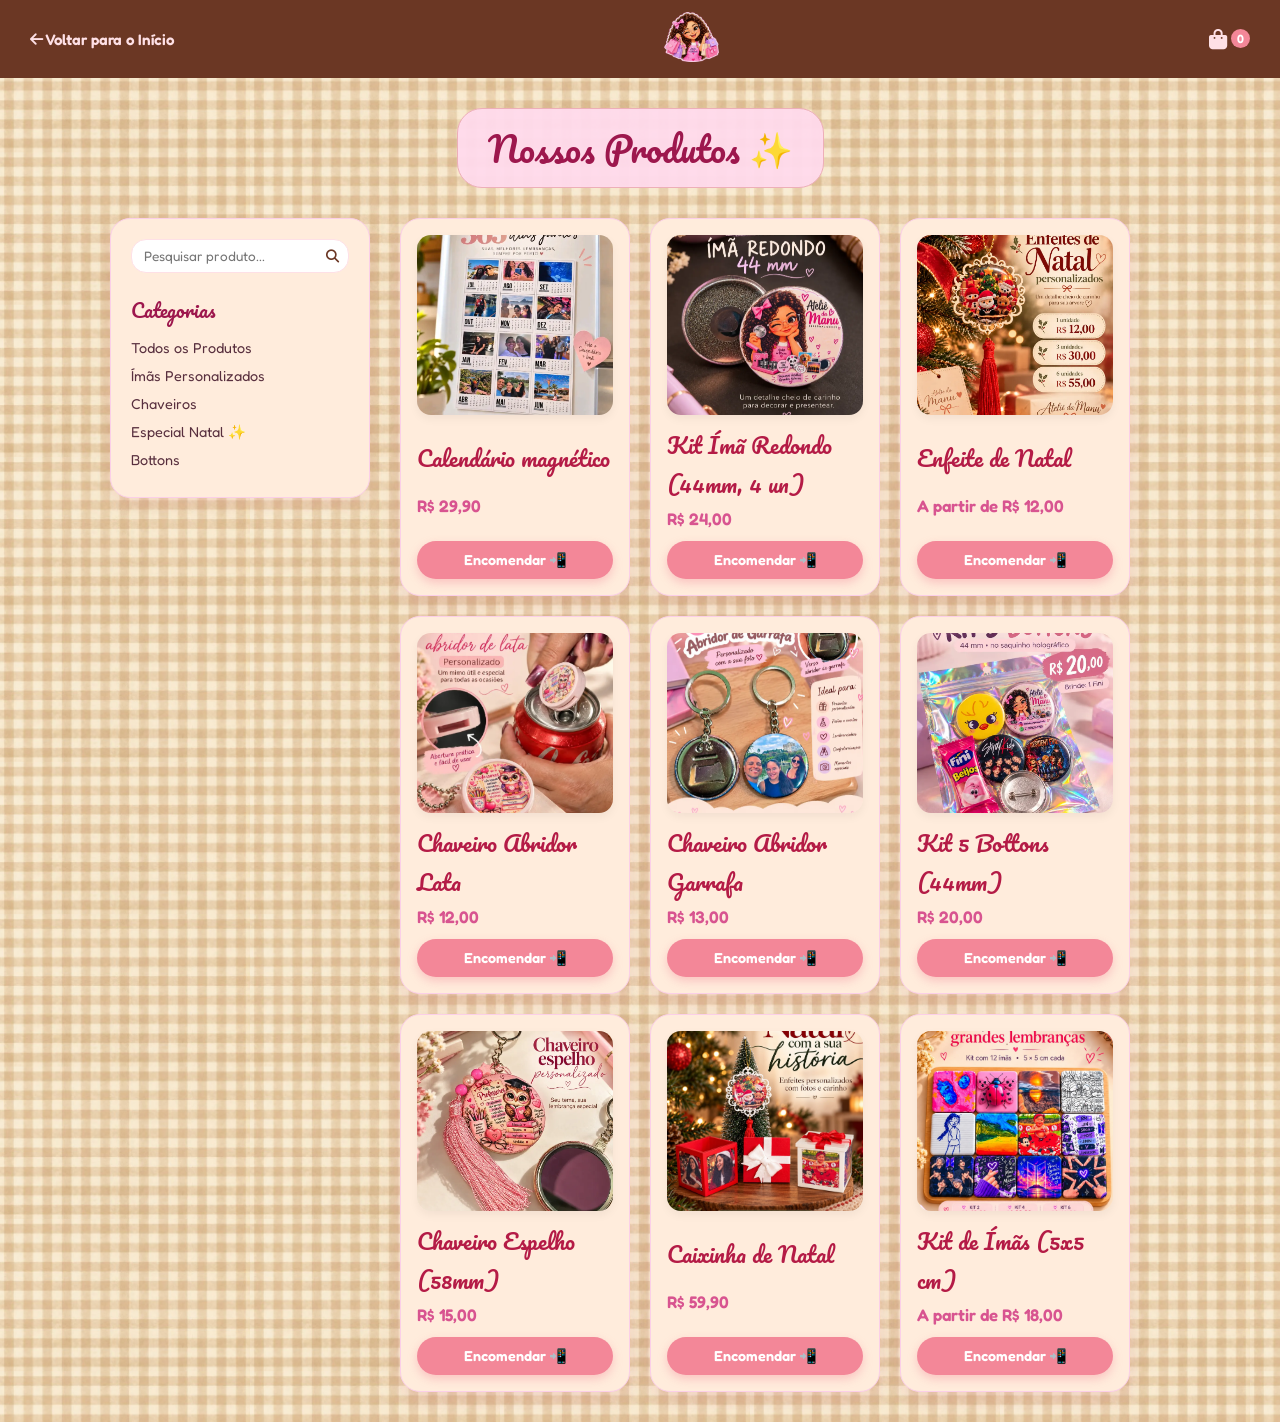
==== commit 0f850c3a: "ai que vergonha, tinha colocado 2 abridor de garrafa, odeio IA" ====
--- a/Website/produtos.html
+++ b/Website/produtos.html
@@ -79,6 +79,13 @@
           <a class="btn-comprar" onclick="adicionarAoCarrinho('Enfeite de Natal', 12.00)">Encomendar 📲</a>
         </div>
 
+        <div class="card-produto" data-categoria="chaveiros" data-nome="chaveiro abridor lata">
+          <img src="imagens/abridordelata.png" alt="Chaveiro Abridor Lata" class="img-produto">
+          <h3>Chaveiro Abridor Lata</h3>
+          <p class="preco">R$ 12,00</p>
+          <a class="btn-comprar" onclick="adicionarAoCarrinho('Chaveiro Abridor Lata', 12.00)">Encomendar 📲</a>
+        </div>
+        
         <div class="card-produto" data-categoria="chaveiros" data-nome="chaveiro abridor garrafa">
           <img src="imagens/AbridordeGarrafa.png" alt="Chaveiro Abridor Garrafa" class="img-produto">
           <h3>Chaveiro Abridor Garrafa</h3>
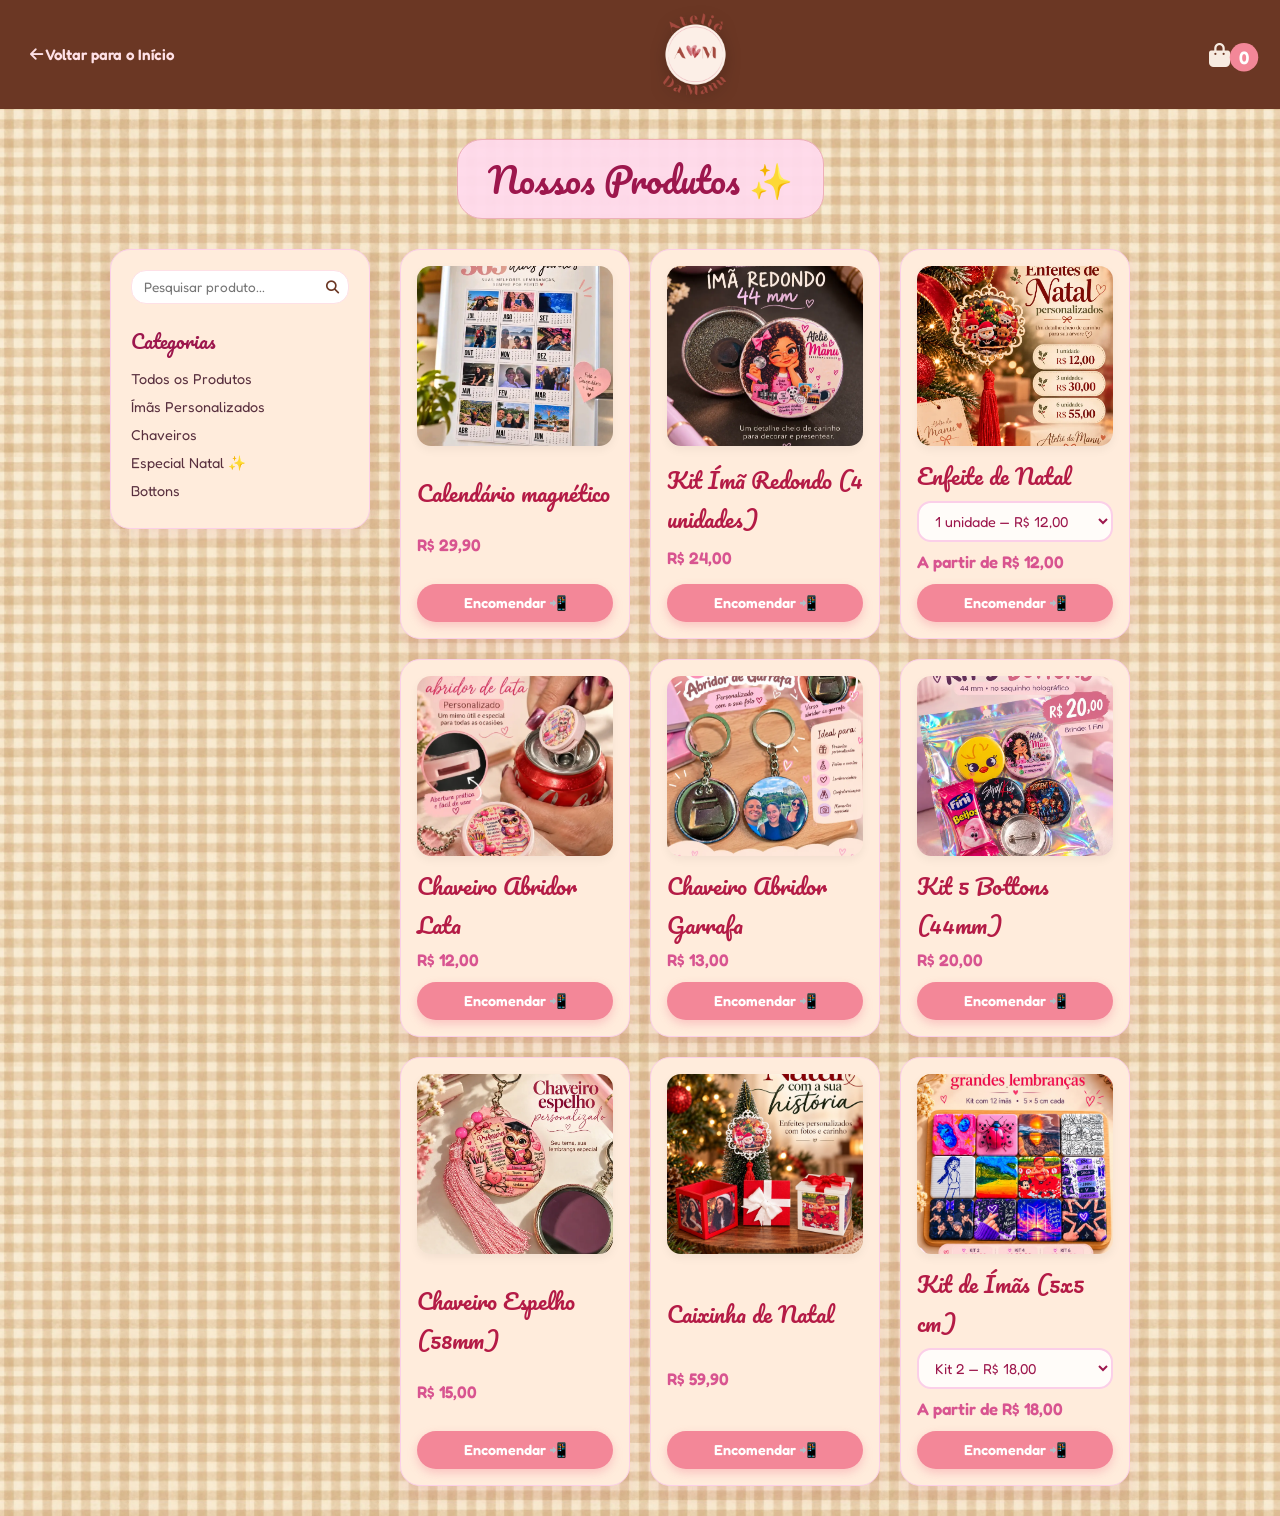
==== commit e71f7e4b: "TERMINEI E NÃO AGUENTO MAIS" ====
--- a/Website/produtos.html
+++ b/Website/produtos.html
@@ -18,7 +18,7 @@
   </a>
 
   <a href="index.html">
-    <img src="imag_web/Manu_boneca.png" alt="Ateliê da Manu" class="logo-boneca-cat">
+    <img src="imag_web/Logo_AteliedaManu.png" alt="Ateliê da Manu" class="logo-atelie">
   </a>
 
   <!-- ÍCONE DO CARRINHO (CLICÁVEL) -->
@@ -67,17 +67,24 @@
 
         <div class="card-produto" data-categoria="imas" data-nome="kit ima redondo">
           <img src="imagens/ima_redondo.png" alt="Kit ímã redondo" class="img-produto">
-          <h3>Kit Ímã Redondo (44mm, 4 un)</h3>
+          <h3>Kit Ímã Redondo (4 unidades)</h3>
           <p class="preco">R$ 24,00</p>
           <a class="btn-comprar" onclick="adicionarAoCarrinho('Kit Ímã Redondo', 24.00)">Encomendar 📲</a>
         </div>
 
-        <div class="card-produto" data-categoria="natal" data-nome="enfeite de natal">
-          <img src="imagens/EnfeitedeNatal.png" alt="Enfeite de Natal" class="img-produto">
+        <div class="card-produto" data-categoria="natal" data-nome="Enfeite de Natal">
+          <img src="imagens/EnfeitedeNatal.png" alt="Enfeites de Natal" class="img-produto">
           <h3>Enfeite de Natal</h3>
+          <select class="select-opcao" onchange="atualizarPrecoCard(this)">
+            <option value="12.00" data-rotulo="1 unidade">1 unidade — R$ 12,00</option>
+            <option value="30.00" data-rotulo="3 unidades">3 unidades — R$ 30,00</option>
+            <option value="55.00" data-rotulo="6 unidades">6 unidades — R$ 55,00</option>
+          </select>
           <p class="preco">A partir de R$ 12,00</p>
-          <a class="btn-comprar" onclick="adicionarAoCarrinho('Enfeite de Natal', 12.00)">Encomendar 📲</a>
-        </div>
+          <a class="btn-comprar" onclick="adicionarComOpcao(event, 'Enfeite de Natal')">
+            Encomendar 📲
+      </a>
+    </div>
 
         <div class="card-produto" data-categoria="chaveiros" data-nome="chaveiro abridor lata">
           <img src="imagens/abridordelata.png" alt="Chaveiro Abridor Lata" class="img-produto">
@@ -114,12 +121,22 @@
           <a class="btn-comprar" onclick="adicionarAoCarrinho('Caixinha de Natal', 59.90)">Encomendar 📲</a>
         </div>
 
-        <div class="card-produto" data-categoria="imas" data-nome="kit 12 imas">
+        <div class="card-produto" data-categoria="imas" data-nome="Kit de Ímãs">
           <img src="imagens/Kit_12imas.jpeg" alt="Kit de Ímãs" class="img-produto">
           <h3>Kit de Ímãs (5x5 cm)</h3>
+          <select class="select-opcao" onchange="atualizarPrecoCard(this)">
+            <option value="18.00" data-rotulo="Kit 2">Kit 2 — R$ 18,00</option>
+            <option value="30.00" data-rotulo="Kit 4">Kit 4 — R$ 30,00</option>
+            <option value="42.00" data-rotulo="Kit 6">Kit 6 — R$ 42,00</option>
+            <option value="52.00" data-rotulo="Kit 8">Kit 8 — R$ 52,00</option>
+            <option value="60.00" data-rotulo="Kit 10">Kit 10 — R$ 60,00</option>
+            <option value="69.00" data-rotulo="Kit 12">Kit 12 — R$ 69,00</option>
+          </select>
           <p class="preco">A partir de R$ 18,00</p>
-          <a class="btn-comprar" onclick="adicionarAoCarrinho('Kit de Ímãs 5x5', 18.00)">Encomendar 📲</a>
-        </div>
+          <a class="btn-comprar" onclick="adicionarComOpcao(event, 'Kit de Ímãs')">
+            Encomendar 📲
+        </a>
+</div>
 
       </section>
 
--- a/Website/style.css
+++ b/Website/style.css
@@ -76,6 +76,18 @@
   transform: scale(1.05);
 }
 
+.logo-atelie {
+  height: 85px;
+  width: auto;
+  display: block;
+  filter: drop-shadow(0px 4px 8px rgba(0, 0, 0, 0.2));
+  transition: transform 0.2s ease;
+}
+
+.logo-atelie:hover {
+  transform: scale(1.05);
+}
+
 /* 2. BARRA DE BUSCA */
 .box-busca {
   flex: 1;
@@ -117,35 +129,11 @@
   color: #a25238;
 }
 
-/* 3. MINHA CONTA E CARRINHO */
-.acoes-usuario {
-  display: flex;
-  align-items: center;
-  gap: 24px;
-}
-
-.item-acao {
-  display: flex;
-  align-items: center;
-  gap: 8px;
-  text-decoration: none;
-  color: #fee0e6; /* Creme/rosa claro */
-  font-family: 'Fredoka', sans-serif;
-  font-size: 0.9rem;
-  cursor: pointer;
-  transition: color 0.2s ease;
-}
-
-.item-acao:hover {
-  color: #ffffff;
-}
-
-.item-acao i {
-  font-size: 1.3rem;
-}
-
+/* 3. CARRINHO */
 .carrinho {
+  color: #f7ebe1;
   position: relative;
+  transform: scale(1.5);
 }
 
 .badge-carrinho {
@@ -550,50 +538,101 @@
   transform: translateY(-2px);
 }
 
-/* SEÇÃO EMBALAGEM DE CAPRICHO */
-.secao-embalagem {
-  padding: 40px 20px;
-  display: flex;
-  justify-content: center;
-}
-
-.card-embalagem {
-  background: rgba(255, 219, 237, 0.95);
+/* ==========================================
+CARROSSEL DE BANNERS (ESTILO GIFTS DA LU)
+========================================== */
+.secao-banner-carrossel {
+  max-width: 1100px;
+  margin: 25px auto;
+  padding: 0 15px;
+}
+
+.container-carrossel {
+  position: relative;
+  width: 100%;
   border-radius: 25px;
-  padding: 20px;
-  max-width: 800px;
-  display: flex;
-  align-items: center;
-  gap: 20px;
-  border: 1px solid #fbcfe8;
-  box-shadow: 0 10px 25px rgba(190, 24, 93, 0.1);
-  flex-wrap: wrap; /* Para se ajustar no celular */
-}
-
-.img-embalagem {
-  max-width: 320px;
-  width: 100%;
-  border-radius: 18px;
-}
-
-.texto-embalagem {
-  flex: 1;
-  min-width: 250px;
-  text-align: left;
-}
-
-.texto-embalagem h2 {
-  font-family: 'Pacifico', cursive;
-  color: #9d174d;
-  font-size: 1.8rem;
-  margin-bottom: 10px;
-}
-
-.texto-embalagem p {
-  font-family: 'Fredoka', sans-serif;
-  color: #582f3e;
-  font-size: 1rem;
-  line-height: 1.5;
+  overflow: hidden;
+  box-shadow: 0 10px 25px rgba(0, 0, 0, 0.12);
+}
+
+.slides-carrossel {
+  position: relative;
+  width: 100%;
+  aspect-ratio: 2 / 1; /* Mantém a proporção dos banners retangulares */
+}
+
+.slide {
+  position: absolute;
+  top: 0;
+  left: 0;
+  width: 100%;
+  height: 100%;
+  opacity: 0;
+  transition: opacity 0.6s ease-in-out;
+}
+
+.slide.item-ativo {
+  opacity: 1;
+}
+
+.slide img {
+  width: 100%;
+  height: 100%;
+  object-fit: cover;
+  display: block;
+}
+
+/* ÁREAS CLICÁVEIS INVISÍVEIS NAS LATERAIS DO BANNER */
+.btn-seta {
+  position: absolute;
+  top: 0;
+  width: 50%;                 /* Cada lado ocupa exatamente metade do banner */
+  height: 100%;               /* Ocupa a altura inteira do banner */
+  background: transparent;    /* Fundo 100% invisível */
+  border: none;
+  outline: none;
+  color: transparent;         /* Esconde o ícone/texto da seta */
+  cursor: pointer;            /* Mostra a mãozinha de clique ao passar o mouse */
+  z-index: 4;                 /* Fica acima da imagem para capturar o clique */
+  -webkit-tap-highlight-color: transparent;
+}
+
+/* LADO ESQUERDO (Recuar slide) */
+.seta-esquerda {
+  left: 0;
+}
+
+/* LADO DIREITO (Avançar slide) */
+.seta-direita {
+  right: 0;
+}
+
+/* BOLINHAS INDICADORAS NO RODAPÉ */
+.indicadores-carrossel {
+  position: absolute;
+  bottom: 15px;
+  left: 50%;
+  transform: translateX(-50%);
+  display: flex;
+  gap: 8px;
+  z-index: 5;
+  padding: 6px 12px;
+  border-radius: 20px;
+}
+
+.bolinha {
+  width: 10px;
+  height: 10px;
+  border-radius: 50%;
+  cursor: pointer;
+  background-color: #f4f4c2d7;
+  transition: all 0.3s ease;
+}
+
+.bolinha.ativa {
+  background-color: #fee0e6;
+  width: 24px; /* Deixa a bolinha ativa mais compridinha como na foto da Lu */
+  border-radius: 10px;
 }
 
 /* GAVETA LATERAL DE CARRINHO */
@@ -890,4 +929,147 @@
   .sidebar-filtros {
     width: 100%;
   }
+}
+
+.select-opcao {
+  font-family: 'Fredoka', sans-serif;
+  width: 100%;
+  padding: 9px 12px;
+  margin-bottom: 10px;
+  border: 2px solid #fbcfe8;
+  border-radius: 14px;
+  background: #fffcf9;
+  color: #9d174d;
+  font-size: 0.9rem;
+  cursor: pointer;
+  outline: none;
+}
+.select-opcao:focus { border-color: #f38798; }
+
+.item-gaveta { gap: 12px; align-items: flex-start; }
+
+.img-item-gaveta {
+  width: 64px;
+  height: 72px;
+  object-fit: cover;
+  border-radius: 10px;
+  border: 1px solid #fbcfe8;
+  flex-shrink: 0;
+}
+
+.info-item-gaveta {
+  flex: 1;
+  display: flex;
+  flex-direction: column;
+  gap: 4px;
+  color: #6b3724;
+}
+.info-item-gaveta strong { font-size: 0.95rem; }
+.preco-unit { font-size: 0.85rem; color: #9a7b6f; margin: 0; }
+
+.controle-qtd { display: inline-flex; align-items: center; margin-top: 4px; }
+
+.controle-qtd button {
+  width: 30px;
+  height: 30px;
+  border: 1px solid #f8c5cd;
+  background: #fff;
+  color: #b41b46;
+  font-size: 1.1rem;
+  font-weight: 600;
+  cursor: pointer;
+  transition: all 0.2s ease;
+}
+.controle-qtd button:first-child { border-radius: 10px 0 0 10px; }
+.controle-qtd button:last-child { border-radius: 0 10px 10px 0; }
+.controle-qtd button:hover { background: #f38798; color: #fff; }
+
+.controle-qtd span {
+  min-width: 38px;
+  height: 30px;
+  display: flex;
+  align-items: center;
+  justify-content: center;
+  background: #fff;
+  border-top: 1px solid #f8c5cd;
+  border-bottom: 1px solid #f8c5cd;
+  font-weight: 600;
+  color: #6b3724;
+}
+
+.lado-direito-item {
+  display: flex;
+  flex-direction: column;
+  align-items: flex-end;
+  justify-content: space-between;
+  gap: 24px;
+  min-height: 72px;
+}
+.lado-direito-item .btn-remover { font-size: 1rem; color: #b41b46; }
+.subtotal-item { font-size: 0.95rem; color: #6b3724; white-space: nowrap; }
+
+/* LISTA DE AVALIAÇÕES */
+.grid-avaliacoes {
+  display: flex;
+  flex-wrap: wrap;
+  justify-content: center;
+  gap: 20px;
+  max-width: 1100px;
+  margin: 20px auto 0;
+}
+
+/* CARD DE CADA AVALIAÇÃO */
+.card-avaliacao {
+  background: #ffecdc;
+  border: 1px solid #fbcfe8;
+  border-radius: 20px;
+  box-shadow: 0 8px 20px rgba(190, 24, 93, 0.1);
+  padding: 20px;
+  width: 280px;
+  display: flex;
+  flex-direction: column;
+  gap: 10px;
+  text-align: center;
+  transition: transform 0.3s ease;
+}
+
+.card-avaliacao:hover {
+  transform: translateY(-5px);
+  position: relative;
+}
+
+.card-avaliacao .estrelas {
+  font-size: 1.1rem;
+  letter-spacing: 2px;
+}
+
+.card-avaliacao .texto-avaliacao {
+  font-family: 'Fredoka', sans-serif;
+  color: #6b3724;
+  font-size: 0.95rem;
+  line-height: 1.5;
+  margin: 0;
+  word-break: break-word; /* quebra palavras gigantes tipo "vruuuuuum" */
+}
+
+.card-avaliacao .nome-cliente {
+  font-family: 'Pacifico', cursive;
+  color: #b41b46;
+  font-size: 1rem;
+}
+
+.btn-excluir-avaliacao {
+  position: absolute;
+  top: 10px;
+  right: 10px;
+  background: none;
+  border: none;
+  font-size: 1rem;
+  cursor: pointer;
+  opacity: 0.5;
+  transition: opacity 0.2s ease;
+}
+
+.btn-excluir-avaliacao:hover {
+  opacity: 1;
 }
--- a/Website/style.css
+++ b/Website/style.css
@@ -76,6 +76,18 @@
   transform: scale(1.05);
 }
 
+.logo-atelie {
+  height: 85px;
+  width: auto;
+  display: block;
+  filter: drop-shadow(0px 4px 8px rgba(0, 0, 0, 0.2));
+  transition: transform 0.2s ease;
+}
+
+.logo-atelie:hover {
+  transform: scale(1.05);
+}
+
 /* 2. BARRA DE BUSCA */
 .box-busca {
   flex: 1;
@@ -117,35 +129,11 @@
   color: #a25238;
 }
 
-/* 3. MINHA CONTA E CARRINHO */
-.acoes-usuario {
-  display: flex;
-  align-items: center;
-  gap: 24px;
-}
-
-.item-acao {
-  display: flex;
-  align-items: center;
-  gap: 8px;
-  text-decoration: none;
-  color: #fee0e6; /* Creme/rosa claro */
-  font-family: 'Fredoka', sans-serif;
-  font-size: 0.9rem;
-  cursor: pointer;
-  transition: color 0.2s ease;
-}
-
-.item-acao:hover {
-  color: #ffffff;
-}
-
-.item-acao i {
-  font-size: 1.3rem;
-}
-
+/* 3. CARRINHO */
 .carrinho {
+  color: #f7ebe1;
   position: relative;
+  transform: scale(1.5);
 }
 
 .badge-carrinho {
@@ -550,50 +538,101 @@
   transform: translateY(-2px);
 }
 
-/* SEÇÃO EMBALAGEM DE CAPRICHO */
-.secao-embalagem {
-  padding: 40px 20px;
-  display: flex;
-  justify-content: center;
-}
-
-.card-embalagem {
-  background: rgba(255, 219, 237, 0.95);
+/* ==========================================
+CARROSSEL DE BANNERS (ESTILO GIFTS DA LU)
+========================================== */
+.secao-banner-carrossel {
+  max-width: 1100px;
+  margin: 25px auto;
+  padding: 0 15px;
+}
+
+.container-carrossel {
+  position: relative;
+  width: 100%;
   border-radius: 25px;
-  padding: 20px;
-  max-width: 800px;
-  display: flex;
-  align-items: center;
-  gap: 20px;
-  border: 1px solid #fbcfe8;
-  box-shadow: 0 10px 25px rgba(190, 24, 93, 0.1);
-  flex-wrap: wrap; /* Para se ajustar no celular */
-}
-
-.img-embalagem {
-  max-width: 320px;
-  width: 100%;
-  border-radius: 18px;
-}
-
-.texto-embalagem {
-  flex: 1;
-  min-width: 250px;
-  text-align: left;
-}
-
-.texto-embalagem h2 {
-  font-family: 'Pacifico', cursive;
-  color: #9d174d;
-  font-size: 1.8rem;
-  margin-bottom: 10px;
-}
-
-.texto-embalagem p {
-  font-family: 'Fredoka', sans-serif;
-  color: #582f3e;
-  font-size: 1rem;
-  line-height: 1.5;
+  overflow: hidden;
+  box-shadow: 0 10px 25px rgba(0, 0, 0, 0.12);
+}
+
+.slides-carrossel {
+  position: relative;
+  width: 100%;
+  aspect-ratio: 2 / 1; /* Mantém a proporção dos banners retangulares */
+}
+
+.slide {
+  position: absolute;
+  top: 0;
+  left: 0;
+  width: 100%;
+  height: 100%;
+  opacity: 0;
+  transition: opacity 0.6s ease-in-out;
+}
+
+.slide.item-ativo {
+  opacity: 1;
+}
+
+.slide img {
+  width: 100%;
+  height: 100%;
+  object-fit: cover;
+  display: block;
+}
+
+/* ÁREAS CLICÁVEIS INVISÍVEIS NAS LATERAIS DO BANNER */
+.btn-seta {
+  position: absolute;
+  top: 0;
+  width: 50%;                 /* Cada lado ocupa exatamente metade do banner */
+  height: 100%;               /* Ocupa a altura inteira do banner */
+  background: transparent;    /* Fundo 100% invisível */
+  border: none;
+  outline: none;
+  color: transparent;         /* Esconde o ícone/texto da seta */
+  cursor: pointer;            /* Mostra a mãozinha de clique ao passar o mouse */
+  z-index: 4;                 /* Fica acima da imagem para capturar o clique */
+  -webkit-tap-highlight-color: transparent;
+}
+
+/* LADO ESQUERDO (Recuar slide) */
+.seta-esquerda {
+  left: 0;
+}
+
+/* LADO DIREITO (Avançar slide) */
+.seta-direita {
+  right: 0;
+}
+
+/* BOLINHAS INDICADORAS NO RODAPÉ */
+.indicadores-carrossel {
+  position: absolute;
+  bottom: 15px;
+  left: 50%;
+  transform: translateX(-50%);
+  display: flex;
+  gap: 8px;
+  z-index: 5;
+  padding: 6px 12px;
+  border-radius: 20px;
+}
+
+.bolinha {
+  width: 10px;
+  height: 10px;
+  border-radius: 50%;
+  cursor: pointer;
+  background-color: #f4f4c2d7;
+  transition: all 0.3s ease;
+}
+
+.bolinha.ativa {
+  background-color: #fee0e6;
+  width: 24px; /* Deixa a bolinha ativa mais compridinha como na foto da Lu */
+  border-radius: 10px;
 }
 
 /* GAVETA LATERAL DE CARRINHO */
@@ -890,4 +929,147 @@
   .sidebar-filtros {
     width: 100%;
   }
+}
+
+.select-opcao {
+  font-family: 'Fredoka', sans-serif;
+  width: 100%;
+  padding: 9px 12px;
+  margin-bottom: 10px;
+  border: 2px solid #fbcfe8;
+  border-radius: 14px;
+  background: #fffcf9;
+  color: #9d174d;
+  font-size: 0.9rem;
+  cursor: pointer;
+  outline: none;
+}
+.select-opcao:focus { border-color: #f38798; }
+
+.item-gaveta { gap: 12px; align-items: flex-start; }
+
+.img-item-gaveta {
+  width: 64px;
+  height: 72px;
+  object-fit: cover;
+  border-radius: 10px;
+  border: 1px solid #fbcfe8;
+  flex-shrink: 0;
+}
+
+.info-item-gaveta {
+  flex: 1;
+  display: flex;
+  flex-direction: column;
+  gap: 4px;
+  color: #6b3724;
+}
+.info-item-gaveta strong { font-size: 0.95rem; }
+.preco-unit { font-size: 0.85rem; color: #9a7b6f; margin: 0; }
+
+.controle-qtd { display: inline-flex; align-items: center; margin-top: 4px; }
+
+.controle-qtd button {
+  width: 30px;
+  height: 30px;
+  border: 1px solid #f8c5cd;
+  background: #fff;
+  color: #b41b46;
+  font-size: 1.1rem;
+  font-weight: 600;
+  cursor: pointer;
+  transition: all 0.2s ease;
+}
+.controle-qtd button:first-child { border-radius: 10px 0 0 10px; }
+.controle-qtd button:last-child { border-radius: 0 10px 10px 0; }
+.controle-qtd button:hover { background: #f38798; color: #fff; }
+
+.controle-qtd span {
+  min-width: 38px;
+  height: 30px;
+  display: flex;
+  align-items: center;
+  justify-content: center;
+  background: #fff;
+  border-top: 1px solid #f8c5cd;
+  border-bottom: 1px solid #f8c5cd;
+  font-weight: 600;
+  color: #6b3724;
+}
+
+.lado-direito-item {
+  display: flex;
+  flex-direction: column;
+  align-items: flex-end;
+  justify-content: space-between;
+  gap: 24px;
+  min-height: 72px;
+}
+.lado-direito-item .btn-remover { font-size: 1rem; color: #b41b46; }
+.subtotal-item { font-size: 0.95rem; color: #6b3724; white-space: nowrap; }
+
+/* LISTA DE AVALIAÇÕES */
+.grid-avaliacoes {
+  display: flex;
+  flex-wrap: wrap;
+  justify-content: center;
+  gap: 20px;
+  max-width: 1100px;
+  margin: 20px auto 0;
+}
+
+/* CARD DE CADA AVALIAÇÃO */
+.card-avaliacao {
+  background: #ffecdc;
+  border: 1px solid #fbcfe8;
+  border-radius: 20px;
+  box-shadow: 0 8px 20px rgba(190, 24, 93, 0.1);
+  padding: 20px;
+  width: 280px;
+  display: flex;
+  flex-direction: column;
+  gap: 10px;
+  text-align: center;
+  transition: transform 0.3s ease;
+}
+
+.card-avaliacao:hover {
+  transform: translateY(-5px);
+  position: relative;
+}
+
+.card-avaliacao .estrelas {
+  font-size: 1.1rem;
+  letter-spacing: 2px;
+}
+
+.card-avaliacao .texto-avaliacao {
+  font-family: 'Fredoka', sans-serif;
+  color: #6b3724;
+  font-size: 0.95rem;
+  line-height: 1.5;
+  margin: 0;
+  word-break: break-word; /* quebra palavras gigantes tipo "vruuuuuum" */
+}
+
+.card-avaliacao .nome-cliente {
+  font-family: 'Pacifico', cursive;
+  color: #b41b46;
+  font-size: 1rem;
+}
+
+.btn-excluir-avaliacao {
+  position: absolute;
+  top: 10px;
+  right: 10px;
+  background: none;
+  border: none;
+  font-size: 1rem;
+  cursor: pointer;
+  opacity: 0.5;
+  transition: opacity 0.2s ease;
+}
+
+.btn-excluir-avaliacao:hover {
+  opacity: 1;
 }
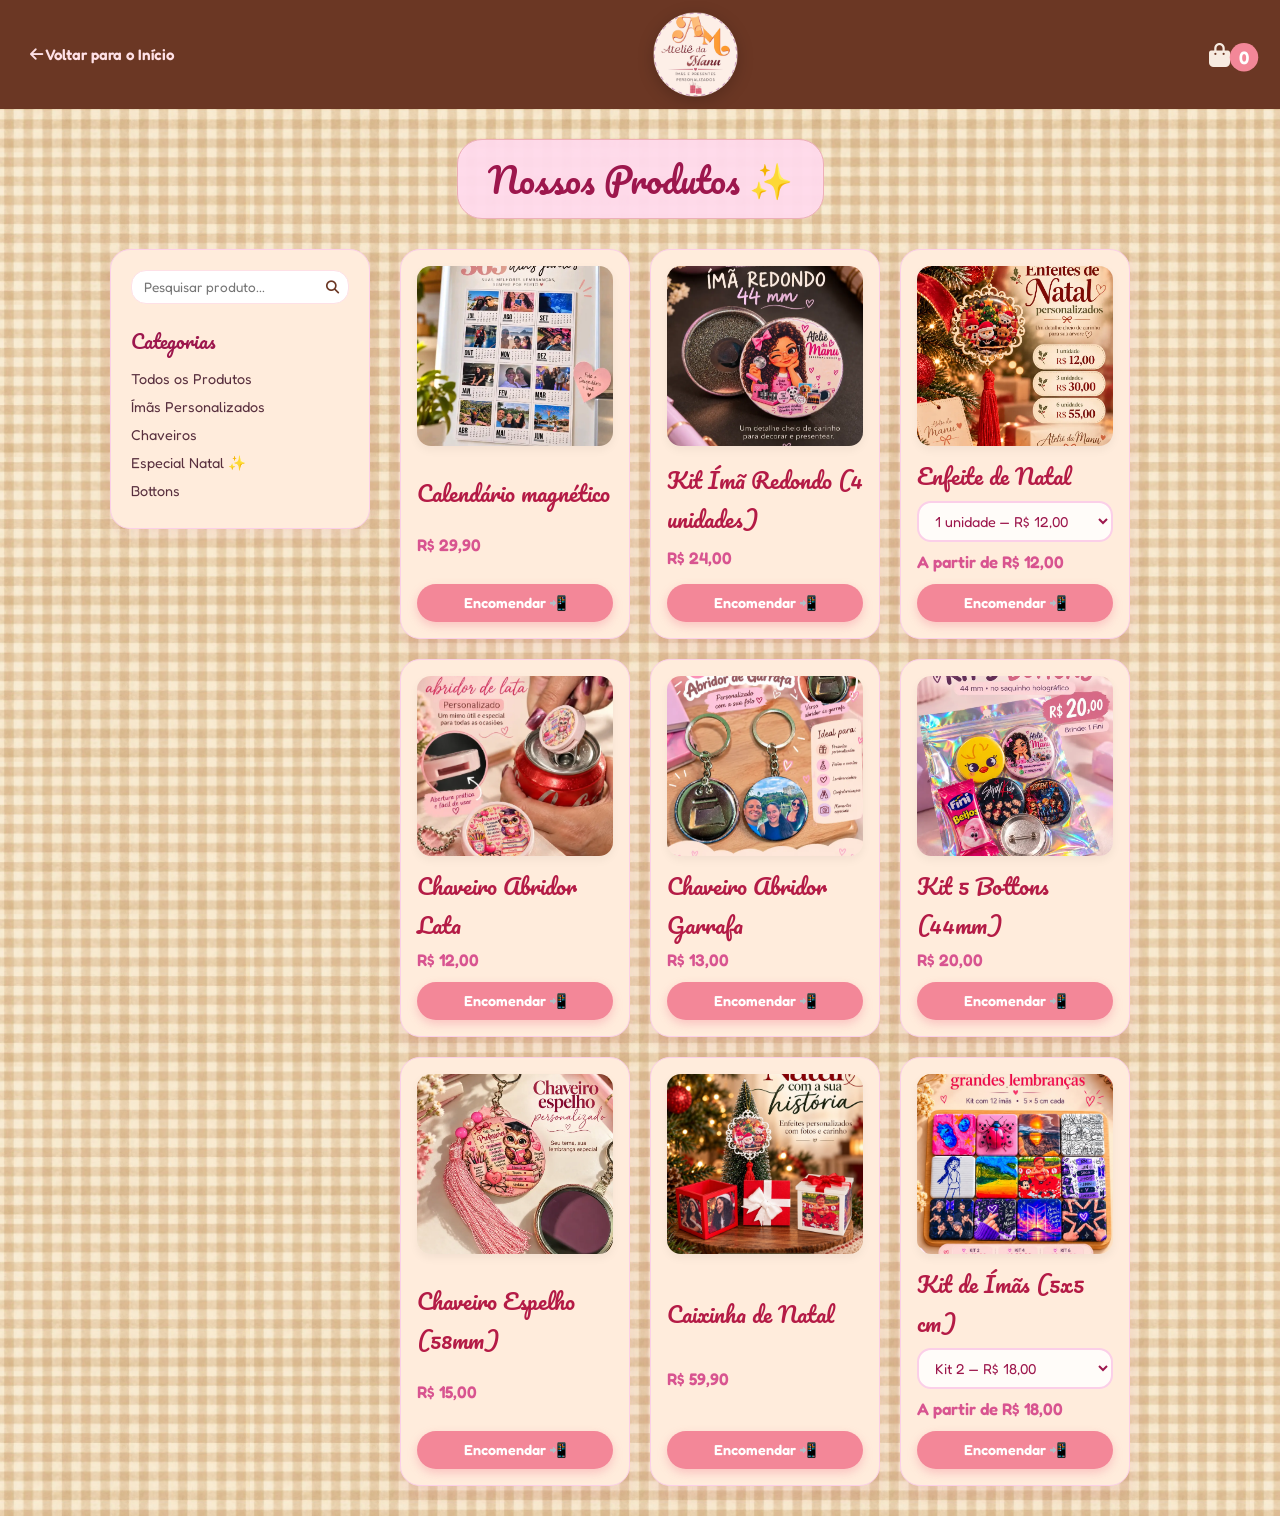
==== commit af1bff40: "ela não gostou" ====
--- a/Website/produtos.html
+++ b/Website/produtos.html
@@ -18,7 +18,7 @@
   </a>
 
   <a href="index.html">
-    <img src="imag_web/Logo_AteliedaManu.png" alt="Ateliê da Manu" class="logo-atelie">
+    <img src="imag_web/Logo_Manu.png" alt="Ateliê da Manu" class="logo-atelie">
   </a>
 
   <!-- ÍCONE DO CARRINHO (CLICÁVEL) -->
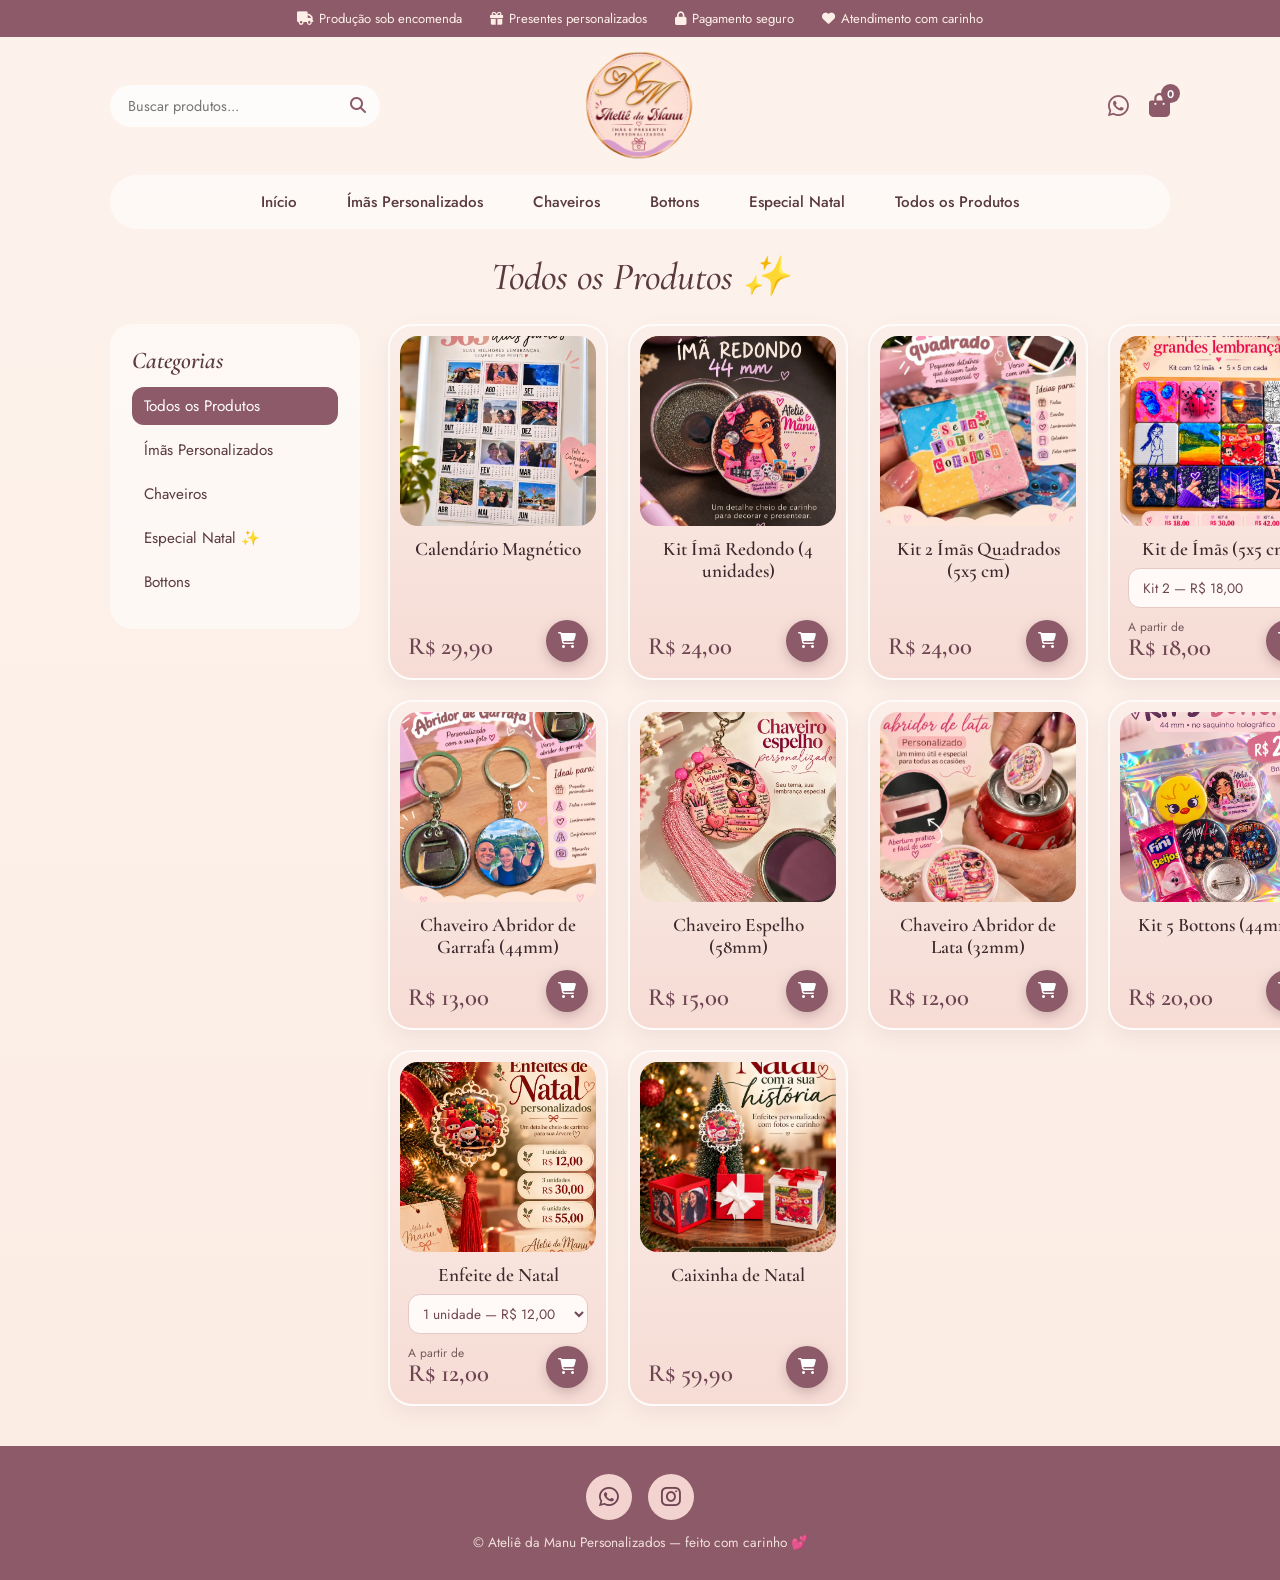
==== commit 1492fda9: "odiei tudo, mas sei la" ====
--- a/Website/produtos.html
+++ b/Website/produtos.html
@@ -4,46 +4,56 @@
   <meta charset="UTF-8">
   <meta name="viewport" content="width=device-width, initial-scale=1.0">
   <title>Produtos | Ateliê da Manu</title>
-  <link rel="stylesheet" href="style.css">
+  <link rel="icon" type="image/png" href="imag_web/Logo_Manu.png">
   <link rel="stylesheet" href="https://cdnjs.cloudflare.com/ajax/libs/font-awesome/6.4.0/css/all.min.css">
-  <link rel="icon" type="image/png" href="imag_web/Logo_Manu.png">
   <link rel="stylesheet" href="style.css">
 </head>
-<body class="pagina-categoria">
+<body>
 
-  <!-- CABEÇALHO SIMPLIFICADO DE NAVEGAÇÃO COM CARRINHO -->
-<header class="header-simples-cat">
-  <a href="index.html" class="btn-voltar">
-    <i class="fa-solid fa-arrow-left"></i> Voltar para o Início
-  </a>
+  <!-- BARRA DO TOPO -->
+  <div class="barra-topo">
+    <span><i class="fa-solid fa-truck"></i>Produção sob encomenda</span>
+    <span><i class="fa-solid fa-gift"></i>Presentes personalizados</span>
+    <span><i class="fa-solid fa-lock"></i>Pagamento seguro</span>
+    <span><i class="fa-solid fa-heart"></i>Atendimento com carinho</span>
+  </div>
 
-  <a href="index.html">
-    <img src="imag_web/Logo_Manu.png" alt="Ateliê da Manu" class="logo-atelie">
-  </a>
+  <!-- CABEÇALHO: busca | logo | ícones -->
+  <header class="cabecalho">
+    <div class="box-busca">
+      <input type="text" id="buscaTopo" placeholder="Buscar produtos..." aria-label="Buscar produtos">
+      <button onclick="buscarNoTopo()" aria-label="Buscar"><i class="fa-solid fa-magnifying-glass"></i></button>
+    </div>
 
-  <!-- ÍCONE DO CARRINHO (CLICÁVEL) -->
-  <div class="acoes-usuario">
-    <div class="item-acao carrinho">
-      <i class="fa-solid fa-bag-shopping"></i>
-      <span class="badge-carrinho">0</span>
+    <a href="index.html"><img src="imag_web/Logo_Manu.png" alt="Ateliê da Manu Personalizados" class="logo-atelie"></a>
+
+    <div class="acoes-usuario">
+      <a href="https://wa.me/5521980033100" target="_blank" rel="noopener" title="WhatsApp"><i class="fa-brands fa-whatsapp"></i></a>
+      <button class="btn-carrinho-topo" aria-label="Abrir carrinho">
+        <i class="fa-solid fa-bag-shopping"></i>
+        <span class="badge-carrinho">0</span>
+      </button>
     </div>
-  </div>
-</header>
+  </header>
+
+  <!-- MENU EM PÍLULA -->
+  <nav class="menu-pilula">
+    <ul>
+      <li><a href="index.html">Início</a></li>
+      <li><a href="produtos.html?cat=imas">Ímãs Personalizados</a></li>
+      <li><a href="produtos.html?cat=chaveiros">Chaveiros</a></li>
+      <li><a href="produtos.html?cat=bottons">Bottons</a></li>
+      <li><a href="produtos.html?cat=natal">Especial Natal</a></li>
+      <li><a href="produtos.html?cat=todos">Todos os Produtos</a></li>
+    </ul>
+  </nav>
 
   <main class="container-categoria-pagina">
-    <div class="titulo-secao-cat">
-      <h1 id="tituloCategoria">Nossos Produtos ✨</h1>
-    </div>
+    <h1 id="tituloCategoria">Nossos Produtos ✨</h1>
 
     <div class="layout-categoria">
-      
-      <!-- BARRA LATERAL DE FILTROS -->
+      <!-- FILTRO LATERAL -->
       <aside class="sidebar-filtros">
-        <div class="box-busca-sidebar">
-          <input type="text" placeholder="Pesquisar produto..." id="buscaSidebar" onkeyup="filtrarNaPagina()">
-          <button><i class="fa-solid fa-magnifying-glass"></i></button>
-        </div>
-        
         <h3>Categorias</h3>
         <ul class="lista-cat-sidebar">
           <li><a href="produtos.html?cat=todos" data-cat="todos">Todos os Produtos</a></li>
@@ -54,112 +64,34 @@
         </ul>
       </aside>
 
-      <!-- GRADE DE PRODUTOS -->
-      <section class="grid-categoria-produtos" id="gridProdutosCat">
-        
-        <!-- PRODUTOS -->
-        <div class="card-produto" data-categoria="imas" data-nome="calendario magnetico">
-          <img src="imagens/calendario.png" alt="Calendário magnético" class="img-produto">
-          <h3>Calendário magnético</h3>
-          <p class="preco">R$ 29,90</p>
-          <a class="btn-comprar" onclick="adicionarAoCarrinho('Calendário magnético', 29.90)">Encomendar 📲</a>
-        </div>
-
-        <div class="card-produto" data-categoria="imas" data-nome="kit ima redondo">
-          <img src="imagens/ima_redondo.png" alt="Kit ímã redondo" class="img-produto">
-          <h3>Kit Ímã Redondo (4 unidades)</h3>
-          <p class="preco">R$ 24,00</p>
-          <a class="btn-comprar" onclick="adicionarAoCarrinho('Kit Ímã Redondo', 24.00)">Encomendar 📲</a>
-        </div>
-
-        <div class="card-produto" data-categoria="natal" data-nome="Enfeite de Natal">
-          <img src="imagens/EnfeitedeNatal.png" alt="Enfeites de Natal" class="img-produto">
-          <h3>Enfeite de Natal</h3>
-          <select class="select-opcao" onchange="atualizarPrecoCard(this)">
-            <option value="12.00" data-rotulo="1 unidade">1 unidade — R$ 12,00</option>
-            <option value="30.00" data-rotulo="3 unidades">3 unidades — R$ 30,00</option>
-            <option value="55.00" data-rotulo="6 unidades">6 unidades — R$ 55,00</option>
-          </select>
-          <p class="preco">A partir de R$ 12,00</p>
-          <a class="btn-comprar" onclick="adicionarComOpcao(event, 'Enfeite de Natal')">
-            Encomendar 📲
-      </a>
-    </div>
-
-        <div class="card-produto" data-categoria="chaveiros" data-nome="chaveiro abridor lata">
-          <img src="imagens/abridordelata.png" alt="Chaveiro Abridor Lata" class="img-produto">
-          <h3>Chaveiro Abridor Lata</h3>
-          <p class="preco">R$ 12,00</p>
-          <a class="btn-comprar" onclick="adicionarAoCarrinho('Chaveiro Abridor Lata', 12.00)">Encomendar 📲</a>
-        </div>
-        
-        <div class="card-produto" data-categoria="chaveiros" data-nome="chaveiro abridor garrafa">
-          <img src="imagens/AbridordeGarrafa.png" alt="Chaveiro Abridor Garrafa" class="img-produto">
-          <h3>Chaveiro Abridor Garrafa</h3>
-          <p class="preco">R$ 13,00</p>
-          <a class="btn-comprar" onclick="adicionarAoCarrinho('Chaveiro Abridor Garrafa', 13.00)">Encomendar 📲</a>
-        </div>
-
-        <div class="card-produto" data-categoria="bottons" data-nome="kit 5 bottons">
-          <img src="imagens/5_bottons.png" alt="Kit 5 bottons" class="img-produto">
-          <h3>Kit 5 Bottons (44mm)</h3>
-          <p class="preco">R$ 20,00</p>
-          <a class="btn-comprar" onclick="adicionarAoCarrinho('Kit 5 Bottons', 20.00)">Encomendar 📲</a>
-        </div>
-
-        <div class="card-produto" data-categoria="chaveiros" data-nome="chaveiro espelho">
-          <img src="imagens/chaveiro_espelho.png" alt="Chaveiro Espelho" class="img-produto">
-          <h3>Chaveiro Espelho (58mm)</h3>
-          <p class="preco">R$ 15,00</p>
-          <a class="btn-comprar" onclick="adicionarAoCarrinho('Chaveiro Espelho', 15.00)">Encomendar 📲</a>
-        </div>
-
-        <div class="card-produto" data-categoria="natal" data-nome="caixinha de natal">
-          <img src="imagens/WhatsApp Image 2026-10-31 at 17.42.11.jpeg" alt="Caixinha de Natal" class="img-produto">
-          <h3>Caixinha de Natal</h3>
-          <p class="preco">R$ 59,90</p>
-          <a class="btn-comprar" onclick="adicionarAoCarrinho('Caixinha de Natal', 59.90)">Encomendar 📲</a>
-        </div>
-
-        <div class="card-produto" data-categoria="imas" data-nome="Kit de Ímãs">
-          <img src="imagens/Kit_12imas.jpeg" alt="Kit de Ímãs" class="img-produto">
-          <h3>Kit de Ímãs (5x5 cm)</h3>
-          <select class="select-opcao" onchange="atualizarPrecoCard(this)">
-            <option value="18.00" data-rotulo="Kit 2">Kit 2 — R$ 18,00</option>
-            <option value="30.00" data-rotulo="Kit 4">Kit 4 — R$ 30,00</option>
-            <option value="42.00" data-rotulo="Kit 6">Kit 6 — R$ 42,00</option>
-            <option value="52.00" data-rotulo="Kit 8">Kit 8 — R$ 52,00</option>
-            <option value="60.00" data-rotulo="Kit 10">Kit 10 — R$ 60,00</option>
-            <option value="69.00" data-rotulo="Kit 12">Kit 12 — R$ 69,00</option>
-          </select>
-          <p class="preco">A partir de R$ 18,00</p>
-          <a class="btn-comprar" onclick="adicionarComOpcao(event, 'Kit de Ímãs')">
-            Encomendar 📲
-        </a>
-</div>
-
-      </section>
-
+      <!-- GRADE DE PRODUTOS (o JavaScript preenche sozinho a partir da lista em script.js) -->
+      <section class="grid-produtos" id="gridProdutosCat"></section>
     </div>
   </main>
 
-  <!-- GAVETA LATERAL DO CARRINHO -->
+  <!-- GAVETA DO CARRINHO -->
   <div id="painelCarrinho" class="gaveta-carrinho">
     <div class="header-gaveta">
       <h3>Seu Carrinho 💕</h3>
-      <button onclick="fecharCarrinho()" class="btn-fechar-gaveta">&times;</button>
+      <button onclick="fecharCarrinho()" class="btn-fechar-gaveta" aria-label="Fechar">&times;</button>
     </div>
     <div id="itensCarrinhoGaveta" class="corpo-gaveta"></div>
     <div class="footer-gaveta">
-      <div class="total-linha">
-        <span>Total:</span>
-        <strong id="valorTotalCarrinho">R$ 0,00</strong>
-      </div>
+      <div class="total-linha"><span>Total:</span><strong id="valorTotalCarrinho">R$ 0,00</strong></div>
       <button onclick="enviarPedidoFinalWhatsApp()" class="btn-finalizar-wa">Finalizar Pedido no WhatsApp 📲</button>
     </div>
   </div>
   <div id="overlayCarrinho" onclick="fecharCarrinho()"></div>
 
+  <!-- RODAPÉ -->
+  <footer class="rodape">
+    <div class="redes">
+      <a href="https://wa.me/5521980033100" target="_blank" rel="noopener" title="WhatsApp"><i class="fa-brands fa-whatsapp"></i></a>
+      <a href="https://www.instagram.com/ateliedamanupersonalizados/" target="_blank" rel="noopener" title="Instagram"><i class="fa-brands fa-instagram"></i></a>
+    </div>
+    <p>© Ateliê da Manu Personalizados — feito com carinho 💕</p>
+  </footer>
+
   <script src="script.js"></script>
 </body>
-</html>+</html>
--- a/Website/style.css
+++ b/Website/style.css
@@ -1,1075 +1,315 @@
-/* 1. IMPORTANDO AS FONTES PACIFICO E FREDOKA DO GOOGLE FONTS */
-@import url('https://fonts.googleapis.com/css2?family=Fredoka:wght@400;600&family=Pacifico&display=swap');
 /* ==========================================
-BARRA DE AVISOS MARROM & CREME (ANIMADA)
+   ATELIÊ DA MANU — STYLE.CSS
+   Paleta e fontes baseadas na inspiração da cliente
 ========================================== */
-.barra-anuncio {
-  background-color: #6b3724; /* Marrom aconchegante */
-  color: #f7ebe1;            /* Creme suave para leitura perfeita */
-  overflow: hidden;
-  white-space: nowrap;
-  padding: 8px 0;
-  font-family: 'Fredoka', sans-serif;
-  font-size: 0.85rem;
-  font-weight: 600;
-}
-
-.trilho-anuncio {
-  display: inline-block;
-  white-space: nowrap;
-  animation: deslizarEsquerda 25s linear infinite; /* 25s garante um movimento bem leve e lento */
-}
-
-.trilho-anuncio span {
-  display: inline-block;
-  padding-right: 15px; /* Espaço suave entre as frases */
-}
-
-/* ESPAÇAMENTO E ALINHAMENTO DO PONTO SEPARADOR */
-.trilho-anuncio .separador {
-  display: inline-block;
-  margin: 0 25px;         /* Cria o espaçamento largo igual ao do site de inspiração */
-  font-size: 0.9rem;      /* Tamanho ideal da bolinha */
-  vertical-align: middle; /* Centraliza a altura da bolinha com o texto */
-  color: #f7ebe1;         /* Cor creme do ponto */
-  opacity: 0.8;           /* Deixa o ponto um pouco mais suave e chique */
-}
-
-/* Animação CSS para deslizar continuamente para a esquerda */
-@keyframes deslizarEsquerda {
-  0% {
-    transform: translateX(0);
-  }
-  100% {
-    transform: translateX(-50%); /* Move até a metade (onde a frase repetida assume suavemente) */
-  }
-}
-
-/* ==========================================
-FAIXA PRINCIPAL DO TOPO (MARROM)
-========================================== */
-.header-principal {
-  background-color: #6b3724; /* Marrom aconchegante */
-  padding: 12px 20px;
-  box-shadow: 0 4px 10px rgba(0, 0, 0, 0.08);
-}
-
-.container-header {
+@import url('https://fonts.googleapis.com/css2?family=Cormorant+Garamond:ital,wght@0,500;0,600;1,500;1,600&family=Jost:wght@400;500;600&display=swap');
+
+:root {
+  --fundo: #fbece3;        /* pêssego claro */
+  --fundo-card: #f6dcd5;   /* rosa-pêssego dos cards */
+  --ameixa: #8c5a68;       /* botões, barra do topo */
+  --ameixa-escura: #6f4553;
+  --dourado: #b8894f;
+  --texto: #5a3a3f;
+  --branco: #fffaf7;
+  --fonte-titulo: 'Cormorant Garamond', Georgia, serif;
+  --fonte-texto: 'Jost', Arial, sans-serif;
+}
+
+* { margin: 0; padding: 0; box-sizing: border-box; }
+
+body {
+  background: linear-gradient(180deg, #fdf3ec 0%, var(--fundo) 100%);
+  color: var(--texto);
+  font-family: var(--fonte-texto);
+}
+
+img { max-width: 100%; display: block; }
+
+h1, h2, h3 { font-family: var(--fonte-titulo); font-weight: 600; }
+
+/* ---------- 1. BARRA DO TOPO ---------- */
+.barra-topo {
+  background: var(--ameixa);
+  color: #fdeee8;
+  display: flex;
+  justify-content: center;
+  flex-wrap: wrap;
+  gap: 6px 28px;
+  padding: 9px 16px;
+  font-size: 0.82rem;
+}
+.barra-topo span i { margin-right: 6px; }
+
+/* ---------- 2. CABEÇALHO (busca | logo | ícones) ---------- */
+.cabecalho {
   max-width: 1100px;
   margin: 0 auto;
-  display: flex;
+  padding: 14px 20px 8px;
+  display: grid;
+  grid-template-columns: 1fr auto 1fr;
   align-items: center;
-  justify-content: space-between;
-  gap: 20px;
-}
-
-/* 1. LOGO BONECA */
-.logo-boneca {
-  height: 85px;
-  width: auto;
-  display: block;
-  filter: drop-shadow(0px 4px 8px rgba(0, 0, 0, 0.2));
-  transition: transform 0.2s ease;
-}
-
-.logo-boneca:hover {
-  transform: scale(1.05);
-}
-
-.logo-atelie {
-  height: 85px;
-  width: auto;
-  display: block;
-  filter: drop-shadow(0px 4px 8px rgba(0, 0, 0, 0.2));
-  transition: transform 0.2s ease;
-}
-
-.logo-atelie:hover {
-  transform: scale(1.05);
-}
-
-/* 2. BARRA DE BUSCA */
-.box-busca {
-  flex: 1;
-  max-width: 480px;
-  position: relative;
-  display: flex;
-  align-items: center;
-}
-
+  gap: 16px;
+}
+.box-busca { position: relative; max-width: 270px; }
 .box-busca input {
   width: 100%;
-  padding: 10px 45px 10px 18px;
+  padding: 11px 42px 11px 18px;
+  border: none;
   border-radius: 25px;
-  border: 1px solid #fee0e6;
-  background-color: #fffcf9; /* Creme bem suave */
-  font-family: 'Fredoka', sans-serif;
-  font-size: 0.9rem;
-  color: #4a3e3e;
+  background: rgba(255, 255, 255, .75);
+  font-family: var(--fonte-texto);
+  font-size: .9rem;
+  color: var(--texto);
   outline: none;
-  box-shadow: inset 0 2px 4px rgba(0, 0, 0, 0.04);
-}
-
-.box-busca input::placeholder {
-  color: #a88e85;
-}
-
-.btn-busca {
-  position: absolute;
-  right: 14px;
-  background: none;
-  border: none;
-  color: #6b3724;
-  font-size: 1rem;
-  cursor: pointer;
-  transition: color 0.2s ease;
-}
-
-.btn-busca:hover {
-  color: #a25238;
-}
-
-/* 3. CARRINHO */
-.carrinho {
-  color: #f7ebe1;
-  position: relative;
-  transform: scale(1.5);
-}
-
+}
+.box-busca button {
+  position: absolute; right: 14px; top: 50%; transform: translateY(-50%);
+  background: none; border: none; color: var(--ameixa); cursor: pointer; font-size: 1rem;
+}
+.logo-atelie { height: 110px; width: auto; margin: 0 auto; }
+
+.acoes-usuario {
+  display: flex; justify-content: flex-end; align-items: center; gap: 20px;
+  font-size: 1.5rem; color: var(--ameixa);
+}
+.acoes-usuario a, .acoes-usuario button { color: inherit; background: none; border: none; cursor: pointer; font-size: inherit; text-decoration: none; }
+.btn-carrinho-topo { position: relative; }
 .badge-carrinho {
-  background-color: #f38798; /* Destaque rosa fofo */
-  color: white;
-  font-size: 0.75rem;
-  font-weight: 600;
-  padding: 2px 6px;
-  border-radius: 50%;
-  margin-left: -4px;
-}
-
-
-/* ==========================================
-FAIXA INFERIOR DE CATEGORIAS (CREME)
-========================================== */
-.faixa-categorias {
-  background-color: #fee0e6; /* Creme rosado bem claro */
-  border-bottom: 2px solid #f8c5cd;
-  padding: 10px 20px;
-}
-
-.container-categorias {
+  position: absolute; top: -8px; right: -10px;
+  background: var(--ameixa); color: #fff;
+  font-family: var(--fonte-texto); font-size: .7rem; font-weight: 600;
+  min-width: 19px; height: 19px; border-radius: 50%;
+  display: flex; align-items: center; justify-content: center;
+}
+
+/* ---------- 3. MENU EM "PÍLULA" ---------- */
+.menu-pilula {
   max-width: 1100px;
-  margin: 0 auto;
-  display: flex;
-  justify-content: center;
-  align-items: center;
-  gap: 35px;
-  flex-wrap: wrap;
-}
-
-.container-categorias a {
-  text-decoration: none;
-  color: #6b3724; /* Texto em marrom para contraste perfeito */
-  font-family: 'Fredoka', sans-serif;
-  font-size: 0.85rem;
-  font-weight: 600;
-  letter-spacing: 0.5px;
-  transition: all 0.2s ease;
-}
-
-.container-categorias a:hover {
-  color: #75041b;
-  transform: translateY(-1px);
-}
-
-/* RESET BÁSICO */
-* {
-  margin: 0;
-  padding: 0;
-  box-sizing: border-box;
-}
-
-/* ESTILO GERAL DO SITE */
-body {
-  font-family: 'Fredoka', sans-serif;
-  background-color: #fce7f3;
-  background-image: url('imag_web/cream.png');
-  background-repeat: repeat;
-  background-size: 250px;
-  color: #4a3e3e;
-}
-
-/* SEÇÃO PRINCIPAL (HERO) */
-.hero {
-  padding: 40px 20px;
-  text-align: center;
-  display: flex;
-  flex-direction: column;
-  align-items: center;
-}
-
-.logo-hero {
-  width: 140px;
-  height: auto;
-  margin-top: 5px;
-  margin-bottom: 10px;
-  filter: drop-shadow(0px 6px 19px rgba(219, 39, 119, 0.2));
-  z-index: 3;
-}
-
-.banner-bem-vindo {
-  max-width: 750px;
-  width: 100%;
-  height: auto;
-  margin-bottom: 20px;
-  filter: drop-shadow(0px 8px 20px rgba(219, 39, 119, 0.15));
-  z-index: 2;
-}
-
-.card-boas-vindas {
-  background: #a85e43ea;
-  padding: 25px;
-  border-radius: 25px;
-  max-width: 450px;
-  box-shadow: 0 10px 25px rgba(190, 24, 93, 0.1);
-  z-index: 1;
-}
-
-.card-boas-vindas .subtitulo {
-  font-family: 'Fredoka', sans-serif;
-  color: #ffeae9;
-  font-size: 1rem;
-  line-height: 1.4;
-}
-
-.tag-rosa {
-  display: inline-block;
-  background-color: #ffdbedf2;
-  color: #db2777;
-  padding: 6px 16px;
-  border-radius: 20px;
-  font-size: 0.85rem;
-  font-weight: 600;
-  margin-bottom: 16px;
-}
-
-/* TÍTULOS COM A FONTE PACIFICO */
-h1, h2 {
-  font-family: 'Pacifico', cursive;
-  font-size: 2.2rem;
-  color: #9d174d;
-  font-weight: normal;
-}
-
-/* BOTÃO PRINCIPAL */
+  margin: 6px auto 0;
+  padding: 0 20px;
+}
+.menu-pilula ul {
+  list-style: none;
+  display: flex; justify-content: center; align-items: center; flex-wrap: wrap;
+  gap: 6px 10px;
+  background: rgba(255, 255, 255, .55);
+  border-radius: 40px;
+  padding: 8px 14px;
+}
+.menu-pilula a {
+  display: block; padding: 8px 20px; border-radius: 30px;
+  color: var(--texto); text-decoration: none; font-size: .95rem; font-weight: 500;
+  transition: background .2s, color .2s;
+}
+.menu-pilula a:hover { background: rgba(140, 90, 104, .15); }
+.menu-pilula a.ativo { background: var(--ameixa); color: #fff; }
+
+/* ---------- 4. HERO (BANNER DA CLIENTE) ---------- */
+.hero { max-width: 1100px; margin: 18px auto 0; padding: 0 20px; }
+.hero-banner { position: relative; border-radius: 28px; overflow: hidden; box-shadow: 0 12px 30px rgba(111, 69, 83, .18); }
+.hero-banner img { width: 100%; height: auto; }
 .btn-principal {
-  font-family: 'Fredoka', sans-serif;
-  font-weight: 600;
-  display: inline-block;
-  background-color: #ec4899;
-  color: #ffdbedf2;
-  padding: 14px 28px;
-  border-radius: 30px;
-  text-decoration: none;
-  box-shadow: 0 4px 15px rgba(236, 72, 153, 0.35);
-  transition: all 0.2s ease;
-}
-
-.btn-principal:hover {
-  background-color: #db2777;
-  transform: translateY(-2px);
-}
-
-/* REDES SOCIAIS */
-.redes-sociais {
-  display: flex;
-  justify-content: center;
-  gap: 28px;
-  margin-top: 30px;
-  margin-bottom: 10px;
-}
-
-.redes-sociais a {
-  display: flex;
-  align-items: center;
-  justify-content: center;
-  width: 53px;
-  height: 53px;
-  background-color: #edafb8;
-  color: #a13645;
-  border-radius: 50%;
-  font-size: 1.7rem;
-  text-decoration: none;
-  box-shadow: 0 4px 10px rgba(219, 39, 119, 0.15);
-  transition: all 0.3s ease;
-}
-
-.redes-sociais a:hover {
-  background-color: #6a0f21;
-  color: #f4f4c2;
-  transform: translateY(-4px) scale(1.08);
-  box-shadow: 0 8px 18px #ec489959;
-}
-
-/* ESTILIZAÇÃO DA VITRINE DE PRODUTOS */
-.img-produto {
-  width: 100%;
-  height: 200px;
-  object-fit: cover; /* Garante que a foto preencha o card sem distorcer */
-  border-radius: 15px;
-  margin-bottom: 12px;
-  box-shadow: 0 4px 10px rgba(0, 0, 0, 0.05);
-}
-
-/* SEÇÃO DA VITRINE DE PRODUTOS */
-.produtos {
-  padding: 20px 20px 60px 20px;
-  text-align: center;
-}
-
-.produtos h2 {
-  font-family: 'Pacifico', cursive;
-  color: #9d174d;
-  font-size: 2.2rem;
-  margin-bottom: 30px;
-  display: inline-block;
-  background: #f4f4c2;
-  padding: 8px 28px;
-  border-radius: 25px;
-  box-shadow: 0 4px 12px rgba(190, 24, 93, 0.1);
-}
-
+  display: inline-flex; align-items: center; gap: 10px;
+  background: var(--ameixa); color: #fff; text-decoration: none;
+  padding: 14px 30px; border-radius: 40px;
+  font-family: var(--fonte-texto); font-weight: 500;
+  box-shadow: 0 6px 16px rgba(111, 69, 83, .3);
+  transition: transform .2s, background .2s;
+}
+.btn-principal:hover { background: var(--ameixa-escura); transform: translateY(-2px); }
+.hero-banner .btn-principal { position: absolute; left: 6%; bottom: 8%; }
+
+/* ---------- 5. FAIXA DE DIFERENCIAIS ---------- */
+.diferenciais {
+  max-width: 1100px; margin: 0 auto; padding: 26px 20px;
+  display: grid; grid-template-columns: repeat(4, 1fr); gap: 16px;
+}
+.diferencial {
+  display: flex; align-items: center; justify-content: center; gap: 12px;
+  font-size: .95rem; line-height: 1.25; color: var(--texto);
+}
+.diferencial i { font-size: 1.8rem; color: var(--ameixa); }
+
+/* ---------- TÍTULOS DE SEÇÃO ---------- */
+.titulo-secao {
+  display: flex; align-items: center; justify-content: center; gap: 20px;
+  max-width: 900px; margin: 10px auto 24px; padding: 0 20px;
+}
+.titulo-secao::before, .titulo-secao::after { content: ""; flex: 1; height: 1px; background: rgba(184, 137, 79, .45); }
+.titulo-secao h2 { font-size: 2.2rem; font-style: italic; color: var(--texto); font-weight: 500; }
+.titulo-pilula {
+  display: block; width: fit-content; margin: 10px auto 22px;
+  background: var(--fundo-card); color: var(--ameixa-escura);
+  font-family: var(--fonte-titulo); font-style: italic; font-size: 1.7rem;
+  padding: 6px 40px; border-radius: 30px;
+}
+
+/* ---------- 6. CATEGORIAS ---------- */
+.grid-categorias {
+  max-width: 1100px; margin: 0 auto; padding: 0 20px 20px;
+  display: grid; grid-template-columns: repeat(4, 1fr); gap: 18px;
+}
+.card-categoria {
+  background: linear-gradient(180deg, #f8e4dd, var(--fundo-card));
+  border: 2px solid rgba(255, 255, 255, .8);
+  border-radius: 24px; overflow: hidden; text-align: center; text-decoration: none;
+  color: var(--texto); padding-bottom: 16px;
+  transition: transform .25s, box-shadow .25s;
+}
+.card-categoria:hover { transform: translateY(-6px); box-shadow: 0 14px 26px rgba(111, 69, 83, .18); }
+.card-categoria img { width: 100%; height: 160px; object-fit: cover; }
+.card-categoria h3 { font-size: 1.3rem; margin: 12px 8px 10px; line-height: 1.1; }
+.seta-redonda {
+  width: 30px; height: 30px; border-radius: 50%; margin: 0 auto;
+  background: #b387a3; color: #fff; font-size: .8rem;
+  display: flex; align-items: center; justify-content: center;
+}
+
+/* ---------- 7. CARDS DE PRODUTO (usados nas 2 páginas) ---------- */
 .grid-produtos {
-  display: flex;
-  justify-content: center;
-  gap: 20px;
-  flex-wrap: wrap; /* Permite quebrar linha perfeitamente quando não couber mais */
-  max-width: 1100px;
-  margin: 0 auto;
-}
-
+  max-width: 1100px; margin: 0 auto; padding: 0 20px 30px;
+  display: grid; grid-template-columns: repeat(auto-fill, minmax(220px, 1fr)); gap: 20px;
+}
 .card-produto {
-  background: #ffecdc;
-  padding: 16px;
-  border-radius: 20px;
-  width: 230px; /* Largura ideal para caber 4 produtos por linha no PC */
-  box-shadow: 0 8px 20px rgba(190, 24, 93, 0.1);
-  border: 1px solid #fbcfe8;
-  display: flex;
-  flex-direction: column;
-  justify-content: space-between;
-  transition: transform 0.3s ease;
-}
-
-.card-produto:hover {
-  transform: translateY(-5px);
-}
-
-.img-produto {
-  width: 100%;
-  height: 180px;
-  object-fit: cover;
-  border-radius: 14px;
-  margin-bottom: 10px;
-}
-
-.card-produto h3 {
-  font-family: 'Pacifico', cursive;
-  color: #b41b46;
-  font-size: 1.4rem;
-  font-weight: normal;
-  margin-bottom: 6px;
-}
-
-.card-produto .preco {
-  font-family: 'Fredoka', sans-serif;
-  color: #d85490;
-  font-size: 1.05rem;
-  font-weight: 600;
-  margin-bottom: 12px;
-}
-
-/* BOTÃO DE ENCOMENDAR LINDO (RESTAURADO) */
-.btn-comprar {
-  font-family: 'Fredoka', sans-serif;
-  display: inline-block;
-  background-color: #f38798;
-  color: white;
-  padding: 10px 18px;
-  border-radius: 22px;
-  text-decoration: none;
-  font-size: 0.9rem;
-  font-weight: 600;
-  box-shadow: 0 4px 10px rgba(243, 135, 152, 0.4);
-  cursor: pointer;
-  transition: all 0.2s ease;
-  text-align: center;
-}
-
-.btn-comprar:hover {
-  background-color: #75041b;
-  transform: translateY(-2px);
-}
-
-
-/* SEÇÃO DE DIFERENCIAIS (Cards simples de frase) */
-.diferenciais {
-  display: flex;
-  justify-content: center;
-  gap: 16px;
-  flex-wrap: wrap;
-  padding: 20px 20px 40px 20px;
-}
-
-.card-diferencial {
-  transition: transform 0.3s ease, box-shadow 0.3s ease;
-  background: #f8c5cdd7;
-  padding: 18px 20px;
-  border-radius: 20px;
-  width: 220px;
-  text-align: center;
-  box-shadow: 0 6px 15px rgba(190, 24, 93, 0.08);
-  border: 1px solid #fbcfe8;
-}
-
-/* 2. Faz o card dar a levantadinha e aumentar a sombrinha ao passar o mouse */
-.card-diferencial:hover {
-  transform: translateY(-6px); /* O valor negativo faz ele subir 6 pixels! */
-  box-shadow: 0 12px 25px rgba(190, 24, 93, 0.18); /* Aumenta a sombra rosa */
-}
-
-.card-diferencial .icone {
-  font-size: 1.8rem;
-  display: block;
-  margin-bottom: 6px;
-}
-
-.card-diferencial h3 {
-  font-family: 'Pacifico', cursive;
-  color: #811340;
-  font-size: 1.1rem;
-  font-weight: normal;
-  margin-bottom: 6px;
-}
-
-.card-diferencial p {
-  font-family: 'Fredoka', sans-serif;
-  color: #582f3e;
-  font-size: 0.85rem;
-  line-height: 1.3;
-}
-
-/* SEÇÃO DE AVALIAÇÕES (Centralizada e organizada) */
-.avaliacoes {
-  padding: 40px 20px 60px 20px;
-  text-align: center; /* Centraliza tudo dentro da seção */
-}
-
-/* ESTILO PADRÃO PARA TODOS OS TÍTULOS H2 DO SITE */
-.produtos h2,
-.avaliacoes h2 {
-  font-family: 'Pacifico', cursive;
-  color: #9d174d;
-  font-size: 2.2rem;
-  font-weight: normal;
-  margin-bottom: 25px;
-  display: inline-block;
-  background: #ffdbedf2; /* O mesmo fundo rosa fofo das caixas */
-  padding: 10px 30px;
-  border-radius: 25px;
-  box-shadow: 0 4px 12px rgba(190, 24, 93, 0.1);
-  border: 1px solid #edafb8;
-}
-
-/* FORMULÁRIO DE AVALIAÇÃO */
+  background: linear-gradient(180deg, #fbeee8, var(--fundo-card));
+  border: 2px solid rgba(255, 255, 255, .85);
+  border-radius: 24px; padding: 10px;
+  display: flex; flex-direction: column;
+  box-shadow: 0 8px 20px rgba(111, 69, 83, .08);
+  transition: transform .25s, box-shadow .25s;
+}
+.card-produto:hover { transform: translateY(-5px); box-shadow: 0 14px 28px rgba(111, 69, 83, .16); }
+.box-foto-produto { height: 190px; border-radius: 18px; overflow: hidden; background: #fff; }
+.img-produto { width: 100%; height: 100%; object-fit: cover; transition: transform .4s; }
+.card-produto:hover .img-produto { transform: scale(1.05); }
+.info-produto { padding: 12px 8px 6px; display: flex; flex-direction: column; gap: 8px; flex: 1; text-align: center; }
+.titulo-produto { font-size: 1.2rem; line-height: 1.15; color: #3d2a2e; }
+.select-opcao {
+  width: 100%; padding: 8px 10px; border: 1px solid #e6c9c4; border-radius: 12px;
+  background: var(--branco); color: var(--ameixa-escura); font-family: var(--fonte-texto); font-size: .85rem; outline: none;
+}
+.rodape-card { display: flex; align-items: center; justify-content: space-between; gap: 8px; margin-top: auto; padding-top: 4px; }
+.bloco-preco { display: flex; flex-direction: column; text-align: left; line-height: 1.1; }
+.bloco-preco small { font-size: .75rem; opacity: .8; min-height: 1em; }
+.preco { font-family: var(--fonte-titulo); font-size: 1.55rem; font-weight: 600; color: var(--ameixa-escura); }
+.btn-carrinho-float {
+  width: 42px; height: 42px; border-radius: 50%; border: none; flex-shrink: 0;
+  background: var(--ameixa); color: #fff; font-size: 1rem; cursor: pointer;
+  box-shadow: 0 4px 12px rgba(111, 69, 83, .3); transition: transform .2s, background .2s;
+}
+.btn-carrinho-float:hover { background: #aa7b93; transform: scale(1.1); }
+
+/* ---------- 8. FAIXA "RECEBA COM CARINHO" ---------- */
+.faixa-carinho {
+  max-width: 1060px; margin: 10px auto 40px; padding: 28px 20px;
+  background: linear-gradient(90deg, #f3cfc9, #f8e3da);
+  border-radius: 30px; text-align: center;
+}
+.faixa-carinho h2 { font-size: 2.2rem; font-style: italic; font-weight: 500; margin-bottom: 14px; }
+.faixa-carinho p {
+  display: inline-block; background: rgba(255, 255, 255, .55);
+  padding: 10px 24px; border-radius: 30px; margin-bottom: 16px; font-size: .95rem;
+}
+.faixa-carinho .btn-principal { display: flex; width: fit-content; margin: 0 auto; }
+
+/* ---------- 9. AVALIAÇÕES ---------- */
+.avaliacoes { padding: 10px 20px 50px; text-align: center; }
 .form-avaliacao {
-  background: #a25238df;
-  padding: 25px;
-  border-radius: 20px;
-  max-width: 500px;
-  margin: 0 auto 40px auto;
-  box-shadow: 0 8px 20px rgba(190, 24, 93, 0.1);
-  border: 2px solid #6b3724;
-  display: flex;
-  flex-direction: column;
-  gap: 12px;
-}
-
-.form-avaliacao h3 {
-  font-family: 'Fredoka', sans-serif;
-  color: #fce7f3;
-  font-size: 1.1rem;
-  margin-bottom: 8px;
-}
-
-.form-avaliacao input,
-.form-avaliacao select,
-.form-avaliacao textarea {
-  width: 100%;
-  padding: 10px 14px;
-  border-radius: 12px;
-  border: 1px solid #ffc6e6;
-  font-family: 'Fredoka', sans-serif;
-  font-size: 0.9rem;
-  outline: none;
-  background-color: #fee0e6;
-  color: #4a3e3e;
-}
-
-.form-avaliacao input:focus,
-.form-avaliacao textarea:focus {
-  border-color: #ec4899;
-}
-
+  background: var(--ameixa); max-width: 500px; margin: 0 auto 36px; padding: 24px;
+  border-radius: 22px; display: flex; flex-direction: column; gap: 12px;
+  box-shadow: 0 8px 20px rgba(111, 69, 83, .2);
+}
+.form-avaliacao h3 { color: #fdeee8; font-size: 1.4rem; font-style: italic; }
+.form-avaliacao input, .form-avaliacao select, .form-avaliacao textarea {
+  width: 100%; padding: 10px 14px; border: none; border-radius: 12px;
+  background: #fbece3; color: var(--texto); font-family: var(--fonte-texto); font-size: .9rem; outline: none;
+}
 .btn-enviar-avaliacao {
-  background-color: #f38798;
-  color: rgb(255, 239, 239);
-  border: none;
-  padding: 12px;
-  border-radius: 20px;
-  font-family: 'Fredoka', sans-serif;
-  font-weight: 600;
-  cursor: pointer;
-  box-shadow: 0 4px 10px rgba(236, 72, 153, 0.3);
-  transition: all 0.2s ease;
-}
-
-.btn-enviar-avaliacao:hover {
-  background-color: #75041b;
-  transform: translateY(-2px);
-}
-
-/* ==========================================
-CARROSSEL DE BANNERS (ESTILO GIFTS DA LU)
-========================================== */
-.secao-banner-carrossel {
-  max-width: 1100px;
-  margin: 25px auto;
-  padding: 0 15px;
-}
-
-.container-carrossel {
-  position: relative;
-  width: 100%;
-  border-radius: 25px;
-  overflow: hidden;
-  box-shadow: 0 10px 25px rgba(0, 0, 0, 0.12);
-}
-
-.slides-carrossel {
-  position: relative;
-  width: 100%;
-  aspect-ratio: 2 / 1; /* Mantém a proporção dos banners retangulares */
-}
-
-.slide {
-  position: absolute;
-  top: 0;
-  left: 0;
-  width: 100%;
-  height: 100%;
-  opacity: 0;
-  transition: opacity 0.6s ease-in-out;
-}
-
-.slide.item-ativo {
-  opacity: 1;
-}
-
-.slide img {
-  width: 100%;
-  height: 100%;
-  object-fit: cover;
-  display: block;
-}
-
-/* ÁREAS CLICÁVEIS INVISÍVEIS NAS LATERAIS DO BANNER */
-.btn-seta {
-  position: absolute;
-  top: 0;
-  width: 50%;                 /* Cada lado ocupa exatamente metade do banner */
-  height: 100%;               /* Ocupa a altura inteira do banner */
-  background: transparent;    /* Fundo 100% invisível */
-  border: none;
-  outline: none;
-  color: transparent;         /* Esconde o ícone/texto da seta */
-  cursor: pointer;            /* Mostra a mãozinha de clique ao passar o mouse */
-  z-index: 4;                 /* Fica acima da imagem para capturar o clique */
-  -webkit-tap-highlight-color: transparent;
-}
-
-/* LADO ESQUERDO (Recuar slide) */
-.seta-esquerda {
-  left: 0;
-}
-
-/* LADO DIREITO (Avançar slide) */
-.seta-direita {
-  right: 0;
-}
-
-/* BOLINHAS INDICADORAS NO RODAPÉ */
-.indicadores-carrossel {
-  position: absolute;
-  bottom: 15px;
-  left: 50%;
-  transform: translateX(-50%);
-  display: flex;
-  gap: 8px;
-  z-index: 5;
-  padding: 6px 12px;
-  border-radius: 20px;
-}
-
-.bolinha {
-  width: 10px;
-  height: 10px;
-  border-radius: 50%;
-  cursor: pointer;
-  background-color: #f4f4c2d7;
-  transition: all 0.3s ease;
-}
-
-.bolinha.ativa {
-  background-color: #fee0e6;
-  width: 24px; /* Deixa a bolinha ativa mais compridinha como na foto da Lu */
-  border-radius: 10px;
-}
-
-/* GAVETA LATERAL DE CARRINHO */
+  background: #f3b3bd; color: #5a2a36; border: none; padding: 12px; border-radius: 22px;
+  font-family: var(--fonte-texto); font-weight: 600; cursor: pointer; transition: transform .2s;
+}
+.btn-enviar-avaliacao:hover { transform: translateY(-2px); }
+.grid-avaliacoes { max-width: 1100px; margin: 20px auto 0; display: flex; flex-wrap: wrap; justify-content: center; gap: 20px; }
+.card-avaliacao {
+  position: relative; width: 280px; padding: 22px 20px;
+  background: var(--fundo-card); border-radius: 22px; display: flex; flex-direction: column; gap: 10px;
+  box-shadow: 0 8px 20px rgba(111, 69, 83, .1);
+}
+.texto-avaliacao { font-size: .95rem; line-height: 1.5; word-break: break-word; }
+.nome-cliente { font-family: var(--fonte-titulo); font-style: italic; font-size: 1.2rem; color: var(--ameixa-escura); }
+.btn-excluir-avaliacao { position: absolute; top: 10px; right: 10px; background: none; border: none; cursor: pointer; opacity: .5; }
+.btn-excluir-avaliacao:hover { opacity: 1; }
+
+/* ---------- 10. RODAPÉ ---------- */
+.rodape { background: var(--ameixa); color: #fdeee8; text-align: center; padding: 28px 20px; }
+.rodape .redes { display: flex; justify-content: center; gap: 16px; margin-bottom: 12px; }
+.rodape .redes a {
+  width: 46px; height: 46px; border-radius: 50%; background: #f3d3cf; color: var(--ameixa-escura);
+  display: flex; align-items: center; justify-content: center; font-size: 1.4rem; text-decoration: none; transition: transform .2s;
+}
+.rodape .redes a:hover { transform: translateY(-4px); }
+.rodape p { font-size: .85rem; opacity: .9; }
+
+/* ---------- 11. PÁGINA DE PRODUTOS ---------- */
+.container-categoria-pagina { max-width: 1100px; margin: 24px auto 40px; padding: 0 20px; }
+.container-categoria-pagina h1 { text-align: center; font-size: 2.4rem; font-style: italic; font-weight: 500; margin-bottom: 24px; }
+.layout-categoria { display: flex; gap: 28px; align-items: flex-start; }
+.sidebar-filtros { background: rgba(255, 255, 255, .55); border-radius: 22px; padding: 22px; width: 250px; flex-shrink: 0; }
+.sidebar-filtros h3 { font-size: 1.5rem; font-style: italic; margin-bottom: 12px; }
+.lista-cat-sidebar { list-style: none; }
+.lista-cat-sidebar li { margin-bottom: 6px; }
+.lista-cat-sidebar a { display: block; padding: 8px 12px; border-radius: 12px; color: var(--texto); text-decoration: none; font-size: .95rem; }
+.lista-cat-sidebar a:hover { background: rgba(140, 90, 104, .12); }
+.lista-cat-sidebar a.ativo { background: var(--ameixa); color: #fff; }
+.layout-categoria .grid-produtos { flex: 1; padding: 0; }
+.sem-resultados { grid-column: 1 / -1; text-align: center; padding: 40px 0; font-size: 1.1rem; }
+
+/* ---------- 12. GAVETA DO CARRINHO ---------- */
 .gaveta-carrinho {
-  position: fixed;
-  top: 0;
-  right: -380px;
-  width: 350px;
-  height: 100vh;
-  background: #fffcf9;
-  border-left: 1px solid #f8c5cd;
-  box-shadow: -5px 0 25px rgba(0,0,0,0.15);
-  z-index: 1000;
-  display: flex;
-  flex-direction: column;
-  transition: right 0.3s ease;
-  /* ARREDONDA OS CANTOS DA ESQUERDA (TOPO E BASE) */
-  border-top-left-radius: 25px;
-  border-bottom-left-radius: 25px;
-  /* Garante que o conteúdo interno respeite as curvas */
-  overflow: hidden;
-}
-
-.gaveta-carrinho.aberto {
-  right: 0;
-}
-
-#overlayCarrinho {
-  position: fixed;
-  top: 0;
-  left: 0;
-  width: 100vw;
-  height: 100vh;
-  background: rgba(0,0,0,0.4);
-  z-index: 999;
-  display: none;
-}
-
-#overlayCarrinho.aberto {
-  display: block;
-}
-
-.header-gaveta {
-  padding: 20px;
-  background: #6c3521;
-  color: #fee0e6;
-  display: flex;
-  justify-content: space-between;
-  align-items: center;
-}
-
-.corpo-gaveta {
-  flex: 1;
-  padding: 20px;
-  overflow-y: auto;
-}
-
-.item-gaveta {
-  display: flex;
-  justify-content: space-between;
-  align-items: center;
-  padding: 12px 0;
-  border-bottom: 1px solid #fee0e6;
-}
-
-.btn-remover {
-  background: none;
-  border: none;
-  color: #d9534f;
-  font-size: 1.4rem;
-  cursor: pointer;
-}
-
-.footer-gaveta {
-  padding: 20px;
-  background: #fee0e6;
-  border-top: 1px solid #f8c5cd;
-}
-
-.total-linha {
-  display: flex;
-  justify-content: space-between;
-  font-size: 1.1rem;
-  margin-bottom: 15px;
-  color: #6b3724;
-}
-
-.btn-finalizar-wa {
-  width: 100%;
-  background-color: #f38798;
-  color: white;
-  border: none;
-  padding: 12px;
-  border-radius: 20px;
-  font-family: 'Fredoka', sans-serif;
-  font-weight: 600;
-  cursor: pointer;
-  box-shadow: 0 4px 10px rgba(236, 72, 153, 0.3);
-  transition: all 0.2s ease;
-}
-
-.btn-finalizar-wa:hover {
-  background-color: #75041b;
-  transform: translateY(-2px);
-}
-
-.btn-fechar-gaveta {
-  background: none;             /* Tira o fundo cinza/branco retangular */
-  border: none;                 /* Tira as bordas padrão do botão */
-  color: #fee0e6;               /* Cor do X (pode ser a mesma cor do texto do topo) */
-  font-size: 1.6rem;            /* Tamanho da letra X */
-  cursor: pointer;
-  width: 32px;
-  height: 32px;
-  border-radius: 50%;           /* Faz o foco/clique ficar perfeitamente redondo */
-  display: flex;
-  align-items: center;
-  justify-content: center;
-  transition: background-color 0.2s ease;
-}
-
-/* Efeito suave ao passar o mouse por cima do X */
-.btn-fechar-gaveta:hover {
-  background-color: rgba(255, 255, 255, 0.15);
-}
-
-/* ==========================================
-ESTILOS DA PÁGINA DE CATEGORIAS (produtos.html)
-========================================== */
-
-.header-simples-cat {
-  background-color: #6b3724;
-  padding: 12px 30px;
-  display: flex;
-  justify-content: space-between;
-  align-items: center;
-}
-
-.btn-voltar {
-  color: #fee0e6;
-  text-decoration: none;
-  font-family: 'Fredoka', sans-serif;
-  font-weight: 600;
-  font-size: 0.95rem;
-  transition: color 0.2s ease;
-}
-
-.btn-voltar:hover {
-  color: #ffffff;
-}
-
-.logo-boneca-cat {
-  height: 50px;
-  width: auto;
-}
-
-.container-categoria-pagina {
-  max-width: 1100px;
-  margin: 30px auto;
-  padding: 0 20px;
-}
-
-.titulo-secao-cat {
-  text-align: center;
-  margin-bottom: 30px;
-}
-
-.titulo-secao-cat h1 {
-  display: inline-block;
-  background: #ffdbedf2;
-  padding: 8px 30px;
-  border-radius: 25px;
-  border: 1px solid #edafb8;
-  font-size: 2.2rem;
-}
-
-/* ESTRUTURA LADO A LADO (SIDEBAR + GRID) */
-.layout-categoria {
-  display: flex;
-  gap: 30px;
-  align-items: flex-start;
-}
-
-/* SIDEBAR DE FILTROS */
-.sidebar-filtros {
-  background: #ffecdc;
-  padding: 20px;
-  border-radius: 20px;
-  width: 260px;
-  border: 1px solid #fbcfe8;
-  box-shadow: 0 6px 15px rgba(190, 24, 93, 0.08);
-}
-
-.box-busca-sidebar {
-  position: relative;
-  margin-bottom: 20px;
-}
-
-.box-busca-sidebar input {
-  width: 100%;
-  padding: 8px 35px 8px 12px;
-  border-radius: 15px;
-  border: 1px solid #fee0e6;
-  font-family: 'Fredoka', sans-serif;
-  font-size: 0.85rem;
-  outline: none;
-}
-
-.box-busca-sidebar button {
-  position: absolute;
-  right: 10px;
-  top: 50%;
-  transform: translateY(-50%);
-  background: none;
-  border: none;
-  color: #6b3724;
-  cursor: pointer;
-}
-
-.sidebar-filtros h3 {
-  font-family: 'Pacifico', cursive;
-  color: #9d174d;
-  font-size: 1.2rem;
-  margin: 15px 0 10px 0;
-  font-weight: normal;
-}
-
-.lista-cat-sidebar {
-  list-style: none;
-  padding: 0;
-}
-
-.lista-cat-sidebar li {
-  margin-bottom: 8px;
-}
-
-.lista-cat-sidebar a {
-  text-decoration: none;
-  color: #582f3e;
-  font-family: 'Fredoka', sans-serif;
-  font-size: 0.9rem;
-  transition: color 0.2s ease;
-}
-
-.lista-cat-sidebar a:hover,
-.lista-cat-sidebar a.ativo {
-  color: #ec4899;
-  font-weight: 600;
-}
-
-.filtros-preco {
-  display: flex;
-  flex-direction: column;
-  gap: 8px;
-}
-
-.filtros-preco input {
-  padding: 8px;
-  border-radius: 10px;
-  border: 1px solid #fee0e6;
-  font-family: 'Fredoka', sans-serif;
-  font-size: 0.85rem;
-}
-
-.btn-filtrar-sidebar {
-  background-color: #f38798;
-  color: white;
-  border: none;
-  padding: 8px;
-  border-radius: 12px;
-  font-family: 'Fredoka', sans-serif;
-  font-weight: 600;
-  cursor: pointer;
-  margin-top: 4px;
-}
-
-.btn-filtrar-sidebar:hover {
-  background-color: #75041b;
-}
-
-/* GRADE DE PRODUTOS ALINHADA À DIREITA */
-.grid-categoria-produtos {
-  flex: 1;
-  display: flex;
-  gap: 20px;
-  flex-wrap: wrap;
-}
-
-/* CELULAR */
-@media (max-width: 768px) {
-  .layout-categoria {
-    flex-direction: column;
-  }
-  .sidebar-filtros {
-    width: 100%;
-  }
-}
-
-.select-opcao {
-  font-family: 'Fredoka', sans-serif;
-  width: 100%;
-  padding: 9px 12px;
-  margin-bottom: 10px;
-  border: 2px solid #fbcfe8;
-  border-radius: 14px;
-  background: #fffcf9;
-  color: #9d174d;
-  font-size: 0.9rem;
-  cursor: pointer;
-  outline: none;
-}
-.select-opcao:focus { border-color: #f38798; }
-
-.item-gaveta { gap: 12px; align-items: flex-start; }
-
-.img-item-gaveta {
-  width: 64px;
-  height: 72px;
-  object-fit: cover;
-  border-radius: 10px;
-  border: 1px solid #fbcfe8;
-  flex-shrink: 0;
-}
-
-.info-item-gaveta {
-  flex: 1;
-  display: flex;
-  flex-direction: column;
-  gap: 4px;
-  color: #6b3724;
-}
-.info-item-gaveta strong { font-size: 0.95rem; }
-.preco-unit { font-size: 0.85rem; color: #9a7b6f; margin: 0; }
-
-.controle-qtd { display: inline-flex; align-items: center; margin-top: 4px; }
-
-.controle-qtd button {
-  width: 30px;
-  height: 30px;
-  border: 1px solid #f8c5cd;
-  background: #fff;
-  color: #b41b46;
-  font-size: 1.1rem;
-  font-weight: 600;
-  cursor: pointer;
-  transition: all 0.2s ease;
-}
+  position: fixed; top: 0; right: -400px; width: 350px; max-width: 92vw; height: 100vh;
+  background: var(--branco); z-index: 1000; display: flex; flex-direction: column;
+  border-radius: 25px 0 0 25px; overflow: hidden; box-shadow: -5px 0 25px rgba(0, 0, 0, .15);
+  transition: right .3s ease;
+}
+.gaveta-carrinho.aberto { right: 0; }
+#overlayCarrinho { position: fixed; inset: 0; background: rgba(0, 0, 0, .4); z-index: 999; display: none; }
+#overlayCarrinho.aberto { display: block; }
+.header-gaveta { background: var(--ameixa); color: #fdeee8; padding: 18px 20px; display: flex; justify-content: space-between; align-items: center; }
+.header-gaveta h3 { font-size: 1.5rem; font-style: italic; }
+.btn-fechar-gaveta { background: none; border: none; color: #fdeee8; font-size: 1.8rem; cursor: pointer; }
+.corpo-gaveta { flex: 1; padding: 18px; overflow-y: auto; }
+.carrinho-vazio { text-align: center; padding: 30px 0; }
+.item-gaveta { display: flex; gap: 12px; padding: 12px 0; border-bottom: 1px solid #f3d3cf; }
+.img-item-gaveta { width: 64px; height: 72px; object-fit: cover; border-radius: 10px; flex-shrink: 0; }
+.info-item-gaveta { flex: 1; display: flex; flex-direction: column; gap: 4px; font-size: .9rem; }
+.preco-unit { font-size: .8rem; opacity: .75; }
+.controle-qtd { display: inline-flex; align-items: center; }
+.controle-qtd button { width: 28px; height: 28px; border: 1px solid #e6c9c4; background: #fff; color: var(--ameixa-escura); cursor: pointer; font-size: 1rem; }
 .controle-qtd button:first-child { border-radius: 10px 0 0 10px; }
 .controle-qtd button:last-child { border-radius: 0 10px 10px 0; }
-.controle-qtd button:hover { background: #f38798; color: #fff; }
-
-.controle-qtd span {
-  min-width: 38px;
-  height: 30px;
-  display: flex;
-  align-items: center;
-  justify-content: center;
-  background: #fff;
-  border-top: 1px solid #f8c5cd;
-  border-bottom: 1px solid #f8c5cd;
-  font-weight: 600;
-  color: #6b3724;
-}
-
-.lado-direito-item {
-  display: flex;
-  flex-direction: column;
-  align-items: flex-end;
-  justify-content: space-between;
-  gap: 24px;
-  min-height: 72px;
-}
-.lado-direito-item .btn-remover { font-size: 1rem; color: #b41b46; }
-.subtotal-item { font-size: 0.95rem; color: #6b3724; white-space: nowrap; }
-
-/* LISTA DE AVALIAÇÕES */
-.grid-avaliacoes {
-  display: flex;
-  flex-wrap: wrap;
-  justify-content: center;
-  gap: 20px;
-  max-width: 1100px;
-  margin: 20px auto 0;
-}
-
-/* CARD DE CADA AVALIAÇÃO */
-.card-avaliacao {
-  background: #ffecdc;
-  border: 1px solid #fbcfe8;
-  border-radius: 20px;
-  box-shadow: 0 8px 20px rgba(190, 24, 93, 0.1);
-  padding: 20px;
-  width: 280px;
-  display: flex;
-  flex-direction: column;
-  gap: 10px;
-  text-align: center;
-  transition: transform 0.3s ease;
-}
-
-.card-avaliacao:hover {
-  transform: translateY(-5px);
-  position: relative;
-}
-
-.card-avaliacao .estrelas {
-  font-size: 1.1rem;
-  letter-spacing: 2px;
-}
-
-.card-avaliacao .texto-avaliacao {
-  font-family: 'Fredoka', sans-serif;
-  color: #6b3724;
-  font-size: 0.95rem;
-  line-height: 1.5;
-  margin: 0;
-  word-break: break-word; /* quebra palavras gigantes tipo "vruuuuuum" */
-}
-
-.card-avaliacao .nome-cliente {
-  font-family: 'Pacifico', cursive;
-  color: #b41b46;
-  font-size: 1rem;
-}
-
-.btn-excluir-avaliacao {
-  position: absolute;
-  top: 10px;
-  right: 10px;
-  background: none;
-  border: none;
-  font-size: 1rem;
-  cursor: pointer;
-  opacity: 0.5;
-  transition: opacity 0.2s ease;
-}
-
-.btn-excluir-avaliacao:hover {
-  opacity: 1;
-}+.controle-qtd span { min-width: 34px; height: 28px; display: flex; align-items: center; justify-content: center; background: #fff; border-block: 1px solid #e6c9c4; font-weight: 600; }
+.lado-direito-item { display: flex; flex-direction: column; align-items: flex-end; justify-content: space-between; }
+.btn-remover { background: none; border: none; color: var(--ameixa-escura); cursor: pointer; }
+.subtotal-item { white-space: nowrap; font-size: .9rem; }
+.footer-gaveta { padding: 18px; background: #f6dcd5; }
+.total-linha { display: flex; justify-content: space-between; font-size: 1.1rem; margin-bottom: 12px; }
+.btn-finalizar-wa { width: 100%; background: var(--ameixa); color: #fff; border: none; padding: 13px; border-radius: 22px; font-family: var(--fonte-texto); font-weight: 600; cursor: pointer; transition: background .2s; }
+.btn-finalizar-wa:hover { background: var(--ameixa-escura); }
+
+/* ---------- 13. CELULAR ---------- */
+@media (max-width: 800px) {
+  .cabecalho { grid-template-columns: 1fr auto; grid-template-areas: "logo acoes" "busca busca"; }
+  .logo-atelie { grid-area: logo; margin: 0; height: 80px; }
+  .acoes-usuario { grid-area: acoes; }
+  .box-busca { grid-area: busca; max-width: none; }
+  .menu-pilula ul { flex-wrap: nowrap; overflow-x: auto; justify-content: flex-start; }
+  .menu-pilula a { white-space: nowrap; padding: 8px 14px; }
+  .diferenciais { grid-template-columns: repeat(2, 1fr); }
+  .grid-categorias { grid-template-columns: repeat(2, 1fr); }
+  .grid-produtos { grid-template-columns: repeat(2, 1fr); gap: 12px; }
+  .layout-categoria { flex-direction: column; }
+  .sidebar-filtros { width: 100%; }
+  .hero-banner .btn-principal { position: static; margin: 12px auto; width: fit-content; }
+  .titulo-secao h2, .faixa-carinho h2 { font-size: 1.7rem; }
+}
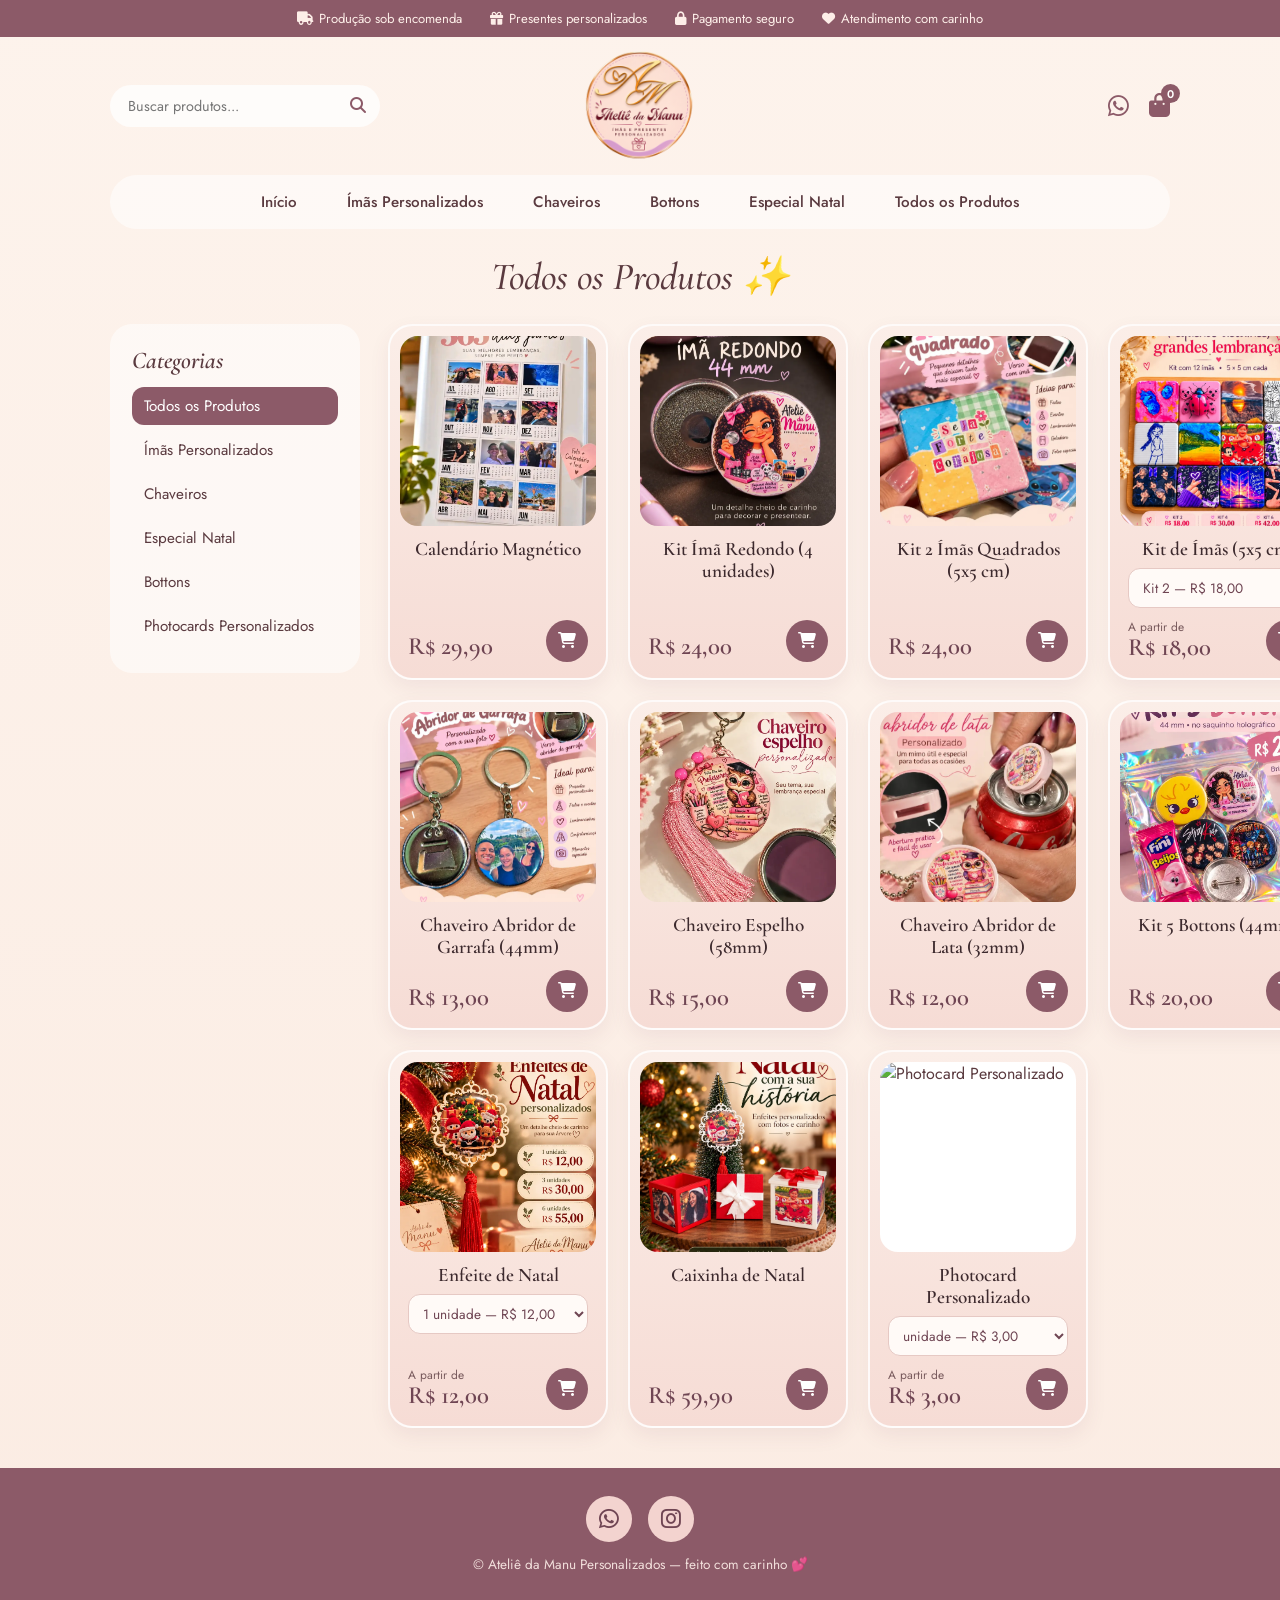
==== commit 05e32617: "FINALMENTE TERMINEI E ELA GOSTOU, OH GLÓRIAAAAAAAAA" ====
--- a/Website/produtos.html
+++ b/Website/produtos.html
@@ -59,8 +59,9 @@
           <li><a href="produtos.html?cat=todos" data-cat="todos">Todos os Produtos</a></li>
           <li><a href="produtos.html?cat=imas" data-cat="imas">Ímãs Personalizados</a></li>
           <li><a href="produtos.html?cat=chaveiros" data-cat="chaveiros">Chaveiros</a></li>
-          <li><a href="produtos.html?cat=natal" data-cat="natal">Especial Natal ✨</a></li>
+          <li><a href="produtos.html?cat=natal" data-cat="natal">Especial Natal</a></li>
           <li><a href="produtos.html?cat=bottons" data-cat="bottons">Bottons</a></li>
+          <li><a href="produtos.html?cat=photocards" data-cat="photocards">Photocards Personalizados</a></li>
         </ul>
       </aside>
 
--- a/Website/style.css
+++ b/Website/style.css
@@ -196,7 +196,7 @@
 .btn-carrinho-float {
   width: 42px; height: 42px; border-radius: 50%; border: none; flex-shrink: 0;
   background: var(--ameixa); color: #fff; font-size: 1rem; cursor: pointer;
-  box-shadow: 0 4px 12px rgba(111, 69, 83, .3); transition: transform .2s, background .2s;
+  transition: transform .2s, background .2s;
 }
 .btn-carrinho-float:hover { background: #aa7b93; transform: scale(1.1); }
 
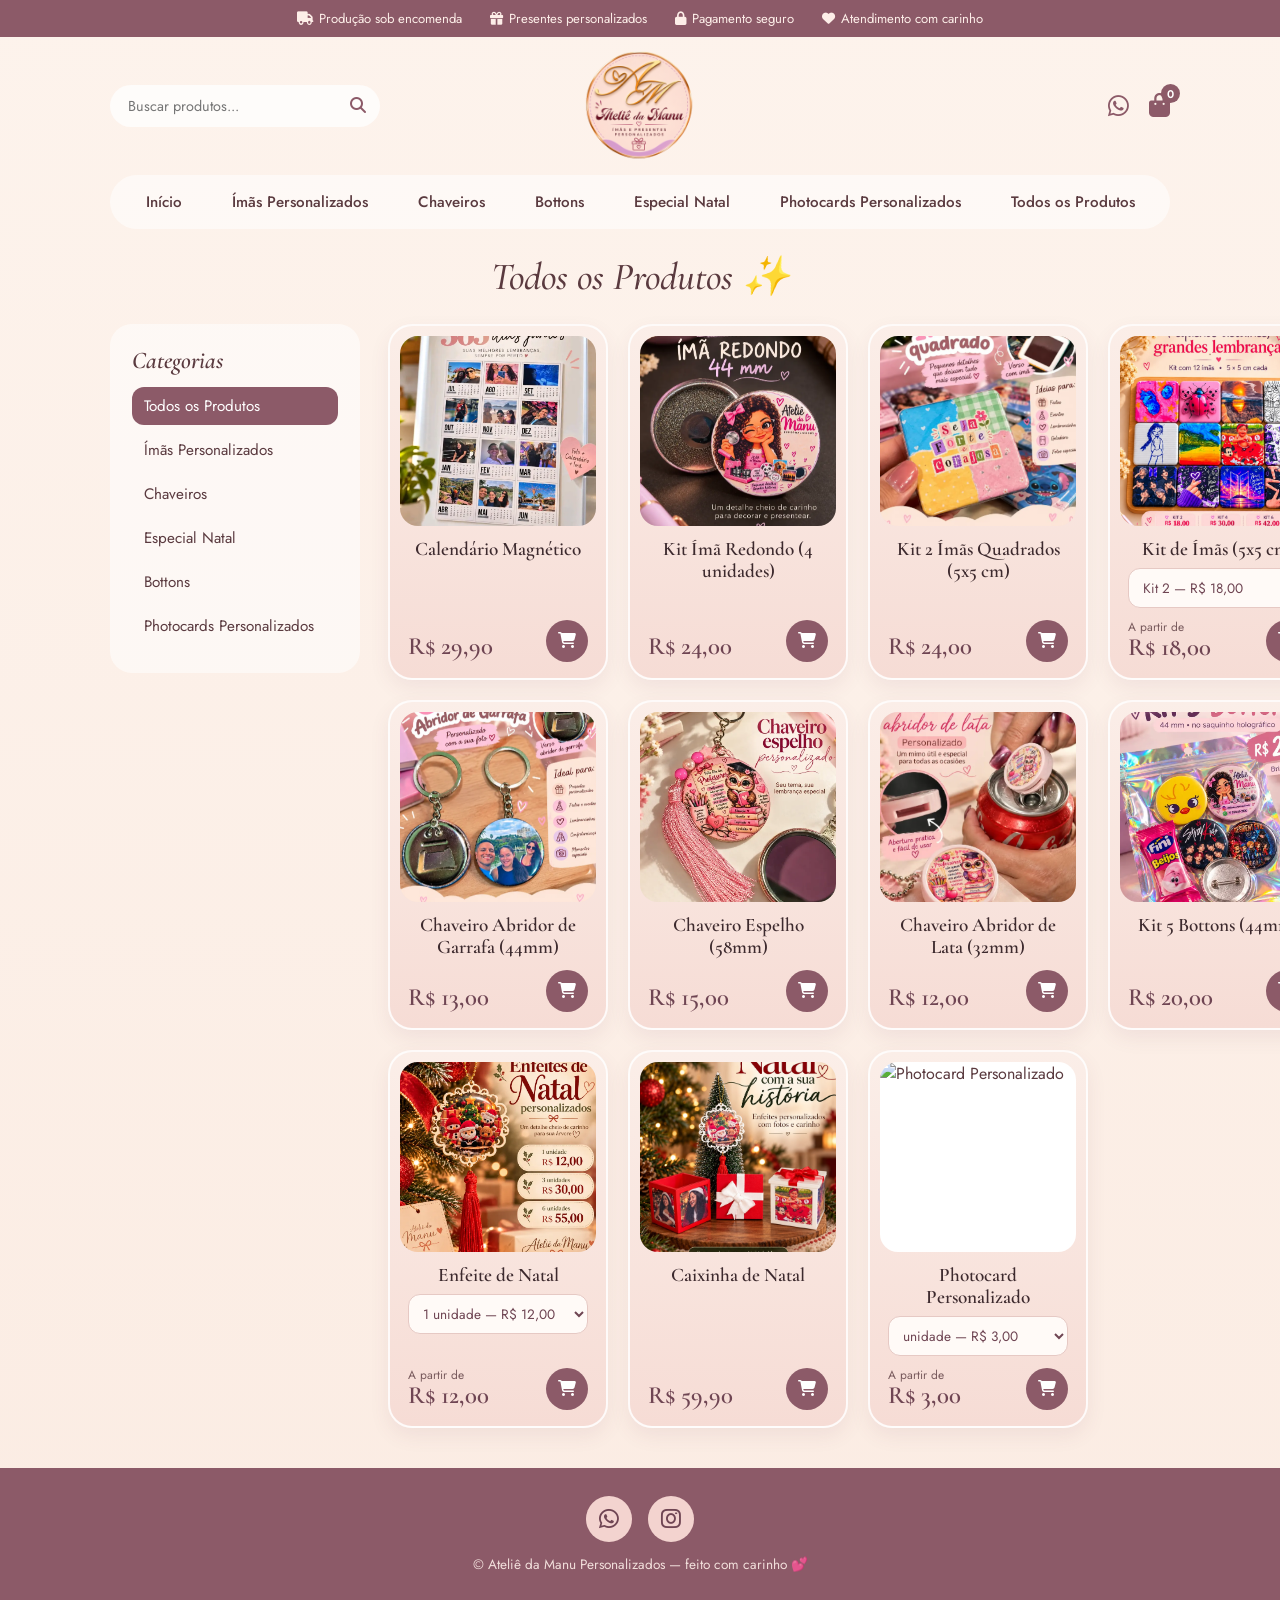
==== commit 3bc359f2: "Atualizando" ====
--- a/Website/produtos.html
+++ b/Website/produtos.html
@@ -44,6 +44,7 @@
       <li><a href="produtos.html?cat=chaveiros">Chaveiros</a></li>
       <li><a href="produtos.html?cat=bottons">Bottons</a></li>
       <li><a href="produtos.html?cat=natal">Especial Natal</a></li>
+      <li><a href="produtos.html?cat=photocards">Photocards Personalizados</a></li>
       <li><a href="produtos.html?cat=todos">Todos os Produtos</a></li>
     </ul>
   </nav>
